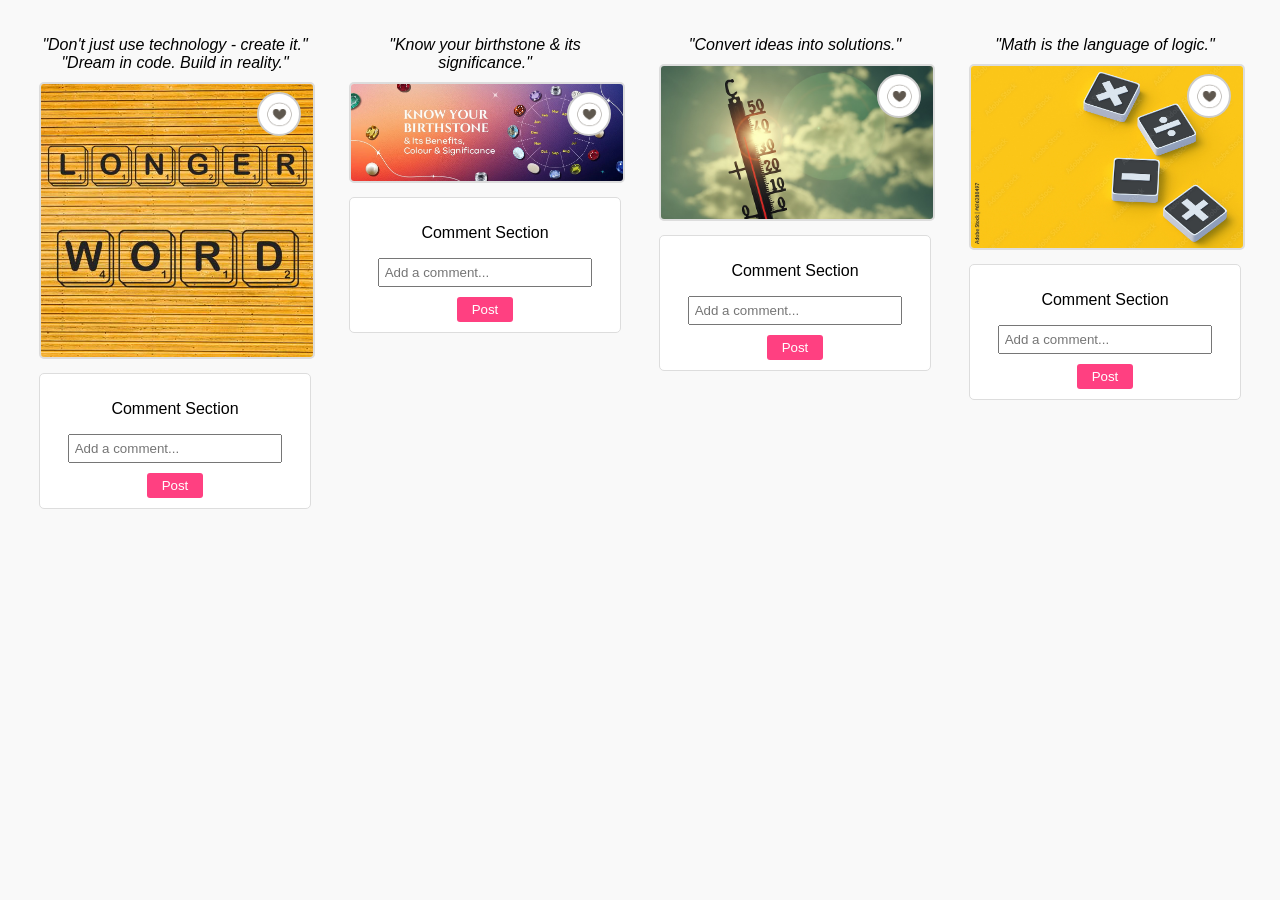
==== Favorites.html @ 6d33883e "Favoritessss" ====
<!DOCTYPE html>
<html lang="en">
<head>
  <meta charset="UTF-8">
  <meta name="viewport" content="width=device-width, initial-scale=1.0">
  <link href="Favorites.css" rel="stylesheet">
  <title>Practice #2: Abstract Art Gallery</title>
</head>
<body>
  <div class="gallery-row">
    <!-- Artwork 1 -->
    <div class="gallery-item">
      <p class="quote">"Don't just use technology - create it." <br> "Dream in code. Build in reality."</p>
      <div class="image-container">
        <img src="Images/longerWord.jpg" alt="Longer Word Artwork" class="art-img">
        <div class="heart1" onclick="toggleLike(this)">
          <img src="Images/heart.png" class="tosmall">
        </div>
      </div>
      <div class="comments-section">
        <p>Comment Section</p>
        <ul class="comments-list"></ul>
        <input type="text" class="comment-input" placeholder="Add a comment...">
        <button onclick="addComment(this)">Post</button>
      </div>
    </div>

    <!-- Artwork 2 -->
    <div class="gallery-item">
      <p class="quote">"Know your birthstone & its significance."</p>
      <div class="image-container">
        <img src="Images/birthstone.jpg" alt="Birthstone Artwork" class="art-img">
        <div class="heart1" onclick="toggleLike(this)">
          <img src="Images/heart.png" class="tosmall">
        </div>
      </div>
      <div class="comments-section">
        <p>Comment Section</p>
        <ul class="comments-list"></ul>
        <input type="text" class="comment-input" placeholder="Add a comment...">
        <button onclick="addComment(this)">Post</button>
      </div>
    </div>

    <!-- Artwork 3 -->
    <div class="gallery-item">
      <p class="quote">"Convert ideas into solutions."</p>
      <div class="image-container">
        <img src="Images/tempConverter.png" alt="Temperature Converter Artwork" class="art-img">
        <div class="heart1" onclick="toggleLike(this)">
          <img src="Images/heart.png" class="tosmall">
        </div>
      </div>
      <div class="comments-section">
        <p>Comment Section</p>
        <ul class="comments-list"></ul>
        <input type="text" class="comment-input" placeholder="Add a comment...">
        <button onclick="addComment(this)">Post</button>
      </div>
    </div>

    <!-- Artwork 4 -->
    <div class="gallery-item">
      <p class="quote">"Math is the language of logic."</p>
      <div class="image-container">
        <img src="Images/operators.jpg" alt="Operators Artwork" class="art-img">
        <div class="heart1" onclick="toggleLike(this)">
          <img src="Images/heart.png" class="tosmall">
        </div>
      </div>
      <div class="comments-section">
        <p>Comment Section</p>
        <ul class="comments-list"></ul>
        <input type="text" class="comment-input" placeholder="Add a comment...">
        <button onclick="addComment(this)">Post</button>
      </div>
    </div>
  </div>

  <script>
    function toggleLike(element) {
      let heartImg = element.querySelector("img");

      if (heartImg.dataset.liked === "true") {
        heartImg.style.filter = "grayscale(100%)";
        heartImg.dataset.liked = "false";
      } else {
        heartImg.style.filter = "invert(21%) sepia(85%) saturate(7483%) hue-rotate(358deg) brightness(91%) contrast(120%)"; //Turn red
        heartImg.dataset.liked = "true";
      }
    }

    function addComment(button) {
      let commentInput = button.previousElementSibling;
      let commentText = commentInput.value.trim();
      if (commentText !== "") {
        let commentList = button.parentElement.querySelector(".comments-list");
        let newComment = document.createElement("li");
        newComment.textContent = commentText;
        commentList.appendChild(newComment);
        commentInput.value = "";
      }
    }

    function openPage(url){
      window.open(url, '_blank');
      self.close();
    }
  </script>
</body>
</html>
---- Favorites.css ----
body {
  font-family: Arial, sans-serif;
  background: #f9f9f9;
  margin: 20px;
}

h2 {
  margin-bottom: 5px;
}

.gallery-row {
  display: flex;
  justify-content: space-around;
  flex-wrap: wrap;
}

.gallery-item {
  width: 22%;
  text-align: center;
  margin-bottom: 30px;
}

.quote {
  font-style: italic;
  margin-bottom: 10px;
}

.image-container {
  position: relative;
  display: inline-block;
}

.art-img {
  width: 100%;
  border: 2px solid #ddd;
  border-radius: 5px;
}

.heart1 {
  width: 40px;
  height: 40px;
  border-radius: 50%;
  display: flex;
  align-items: center;
  justify-content: center;
  cursor: pointer;
  border: 2px solid #ccc;
  transition: all 0.3s ease;
  position: absolute;
  top: 10px;
  right: 10px;
  background: #fff;
}

.heart1 img.tosmall {
  width: 25px;
  height: 25px;
  transition: all 0.3s ease;
}

/* Heart states */
.heart1 img[data-liked="true"] {
  filter: invert(21%) sepia(85%) saturate(7483%) hue-rotate(358deg) brightness(91%) contrast(120%);
}

.heart1 img[data-liked="false"] {
  filter: grayscale(100%);
}

.heart1[data-liked="true"] {
  background-color: rgba(255,0,0,0.1);
  border-color: red;
}

/* Comment section styling */
.comments-section {
  margin-top: 10px;
  padding: 10px;
  background: #fff;
  border: 1px solid #ddd;
  border-radius: 5px;
}

.comments-list {
  list-style: none;
  padding: 0;
  margin: 5px 0;
}

.comments-list li {
  background: #fff;
  border: solid 0.5px;
  margin: 3px 0;
  padding: 2px;
  border-radius: 3px;
  align-items: left;
}

.comment-input {
  width: 80%;
  padding: 5px;
  margin: 5px auto;
  display: block;
}

button {
  padding: 5px 15px;
  cursor: pointer;
  background-color: #ff4081; /* pink button */
  border: none;
  color: white;
  border-radius: 3px;
  margin-top: 5px;
}
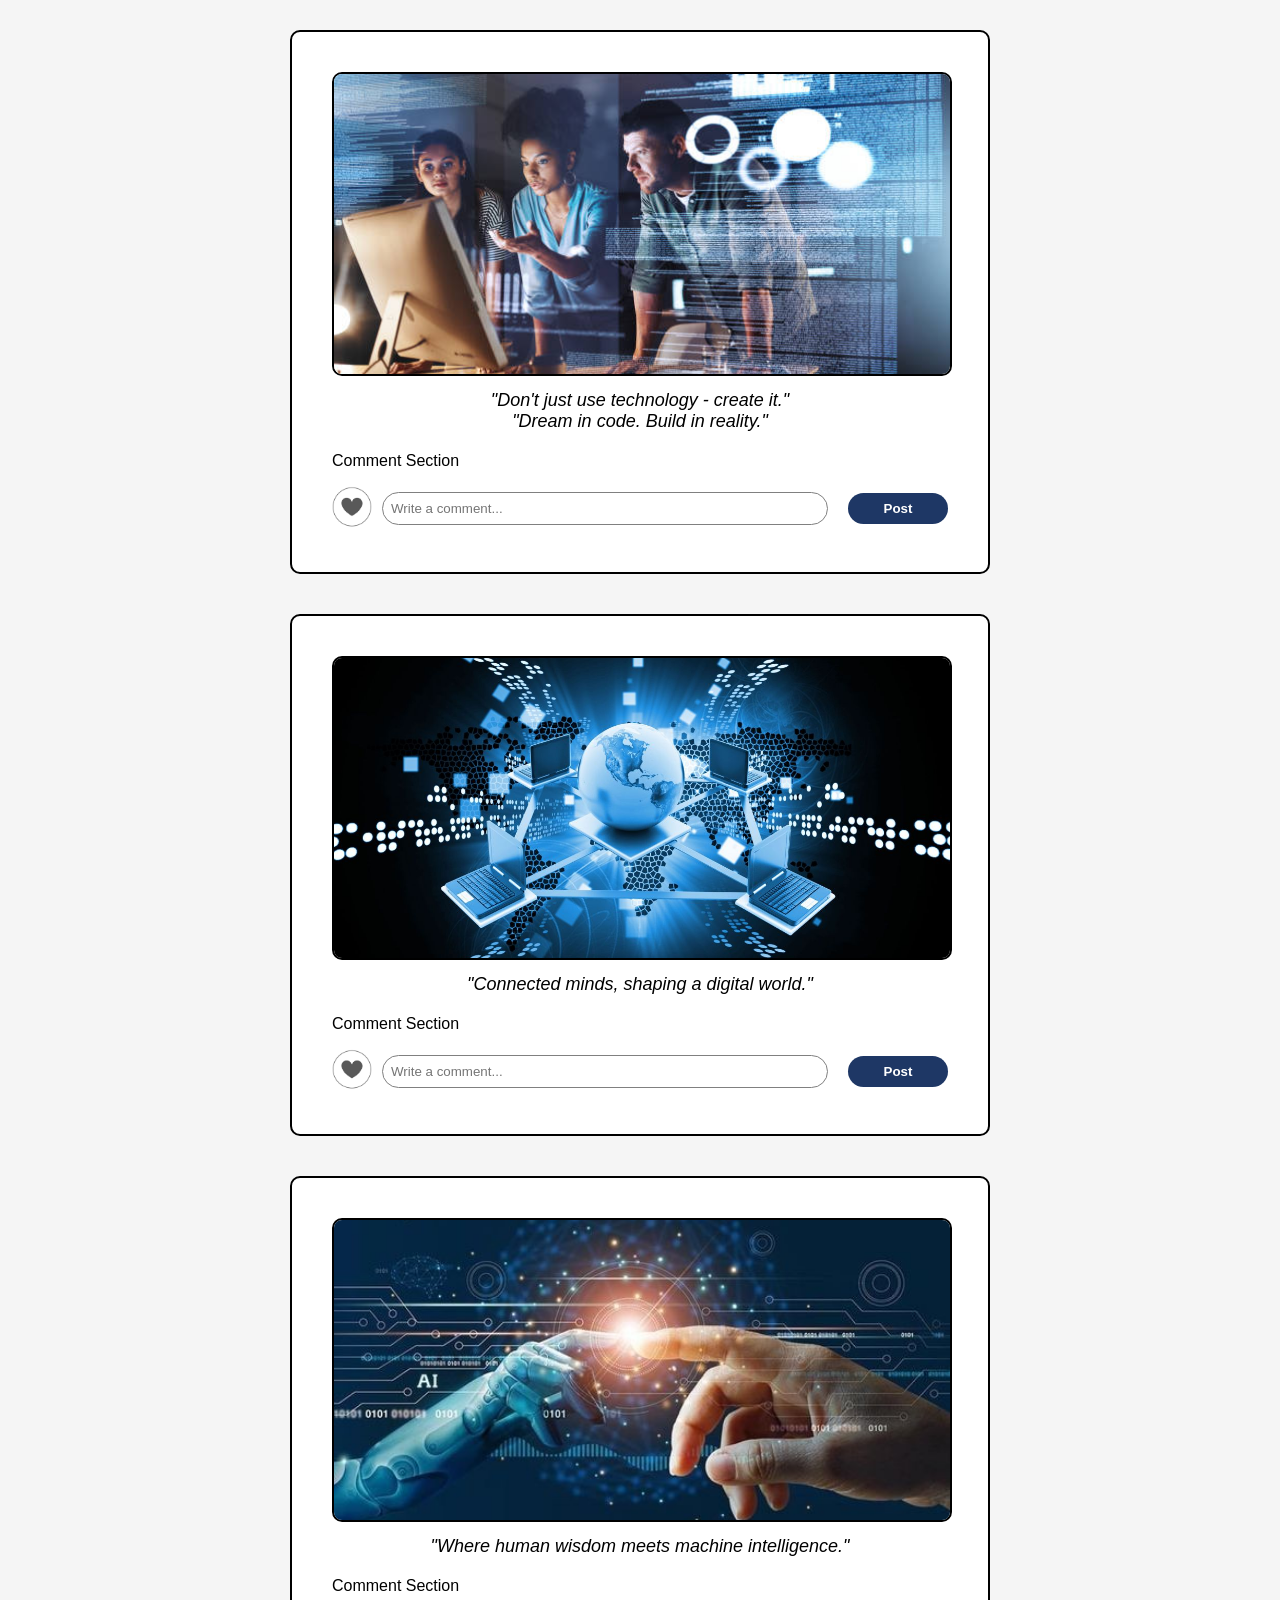
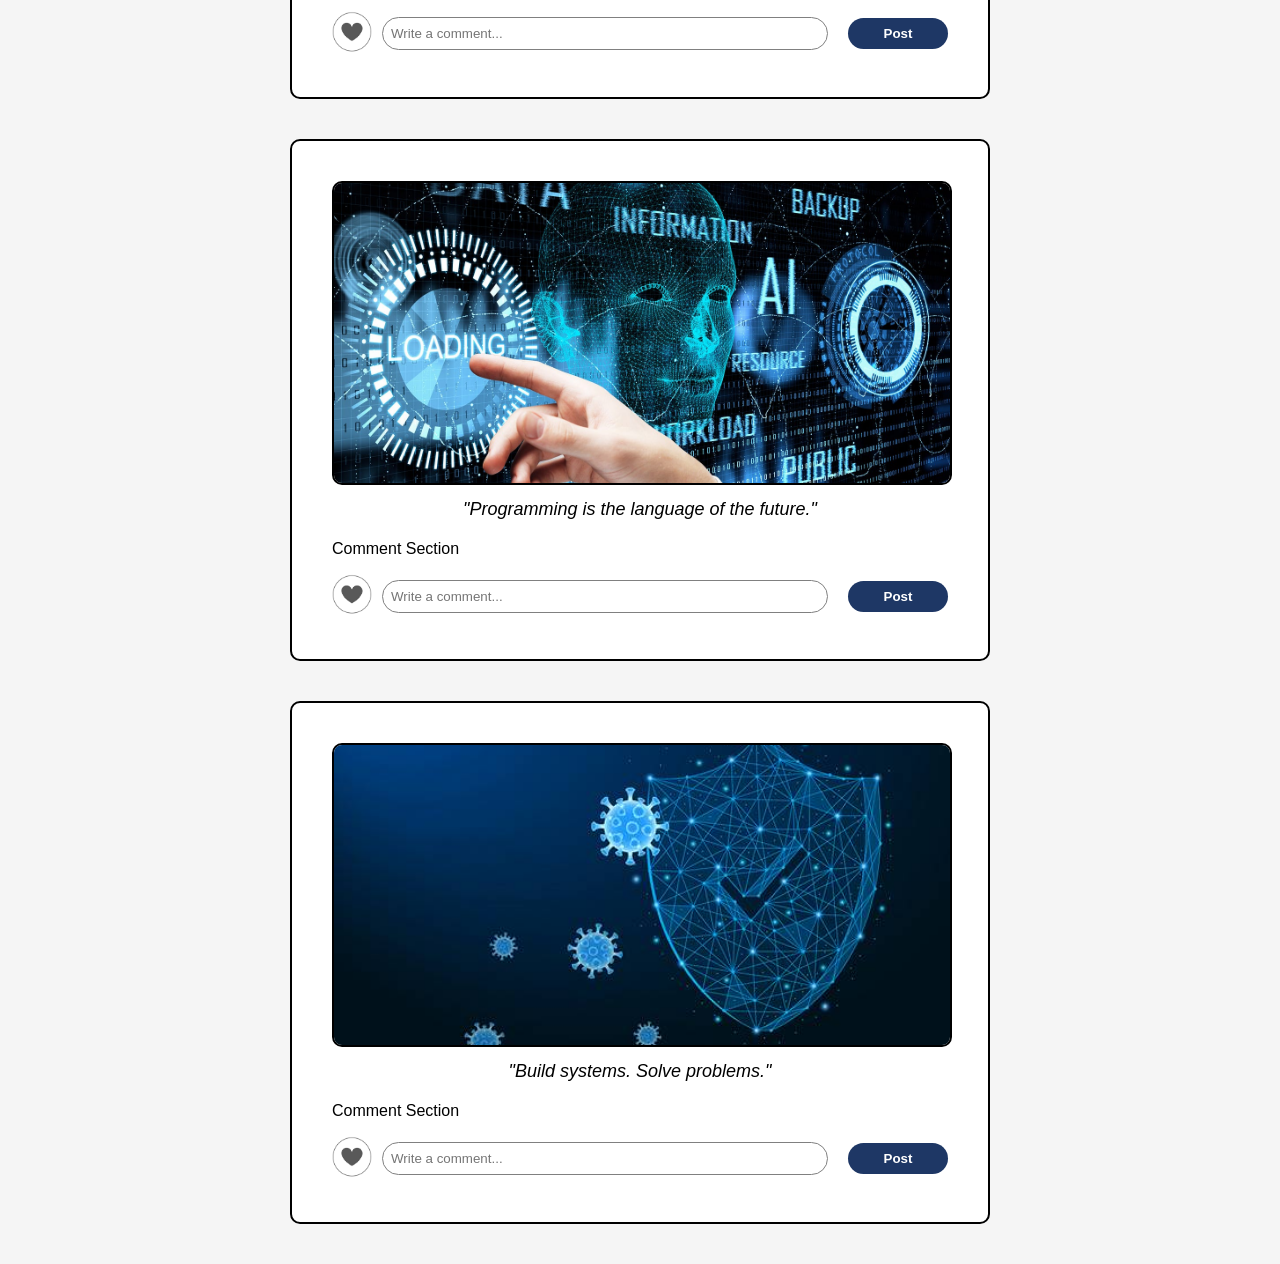
==== commit d6c8cfb0: "Favorites (updated)" ====
--- a/Favorites.html
+++ b/Favorites.html
@@ -1,111 +1,148 @@
 <!DOCTYPE html>
 <html lang="en">
 <head>
-  <meta charset="UTF-8">
-  <meta name="viewport" content="width=device-width, initial-scale=1.0">
-  <link href="Favorites.css" rel="stylesheet">
-  <title>Practice #2: Abstract Art Gallery</title>
+    <meta charset="UTF-8">
+    <meta name="viewport" content="width=device-width, initial-scale=1.0">
+    <link rel="stylesheet" href="Favorites.css">
+    <title>Favorites</title>
 </head>
 <body>
-  <div class="gallery-row">
-    <!-- Artwork 1 -->
-    <div class="gallery-item">
-      <p class="quote">"Don't just use technology - create it." <br> "Dream in code. Build in reality."</p>
-      <div class="image-container">
-        <img src="Images/longerWord.jpg" alt="Longer Word Artwork" class="art-img">
-        <div class="heart1" onclick="toggleLike(this)">
-          <img src="Images/heart.png" class="tosmall">
+
+<div class="container">
+
+    <!-- CARD 1 -->
+    <div class="card">
+        <div id="artwork-1" class="artwork">
+            <img src="Images/image1.jpg" class="art-img">
+            <p class="quote">"Don't just use technology - create it." <br> "Dream in code. Build in reality."</p>
         </div>
-      </div>
-      <div class="comments-section">
-        <p>Comment Section</p>
-        <ul class="comments-list"></ul>
-        <input type="text" class="comment-input" placeholder="Add a comment...">
-        <button onclick="addComment(this)">Post</button>
-      </div>
+        <div class="comments-section">
+            <p>Comment Section</p>
+            <ul class="comments-list"></ul>
+            <div class="comment-input-row">
+                <div class="heart1" onclick="toggleLike(this)">
+                    <img src="Images/heart.png" class="tosmall">
+                </div>
+                <input type="text" class="comment-input" placeholder="Write a comment...">
+                <button onclick="addComment(this)">Post</button>
+            </div>
+        </div>
     </div>
 
-    <!-- Artwork 2 -->
-    <div class="gallery-item">
-      <p class="quote">"Know your birthstone & its significance."</p>
-      <div class="image-container">
-        <img src="Images/birthstone.jpg" alt="Birthstone Artwork" class="art-img">
-        <div class="heart1" onclick="toggleLike(this)">
-          <img src="Images/heart.png" class="tosmall">
+    <!-- CARD 2 -->
+    <div class="card">
+        <div class="artwork">
+            <img src="Images/image2.jpg" class="art-img">
+            <p class="quote">"Connected minds, shaping a digital world."</p>
         </div>
-      </div>
-      <div class="comments-section">
-        <p>Comment Section</p>
-        <ul class="comments-list"></ul>
-        <input type="text" class="comment-input" placeholder="Add a comment...">
-        <button onclick="addComment(this)">Post</button>
-      </div>
+        <div class="comments-section">
+            <p>Comment Section</p>
+            <ul class="comments-list"></ul>
+            <div class="comment-input-row">
+                <div class="heart1" onclick="toggleLike(this)">
+                    <img src="Images/heart.png" class="tosmall">
+                </div>
+                <input type="text" class="comment-input" placeholder="Write a comment...">
+                <button onclick="addComment(this)">Post</button>
+            </div>
+        </div>
     </div>
 
-    <!-- Artwork 3 -->
-    <div class="gallery-item">
-      <p class="quote">"Convert ideas into solutions."</p>
-      <div class="image-container">
-        <img src="Images/tempConverter.png" alt="Temperature Converter Artwork" class="art-img">
-        <div class="heart1" onclick="toggleLike(this)">
-          <img src="Images/heart.png" class="tosmall">
+    <!-- CARD 3 -->
+    <div class="card">
+        <div class="artwork">
+            <img src="Images/image3.jpg" class="art-img">
+            <p class="quote">"Where human wisdom meets machine intelligence."</p>
         </div>
-      </div>
-      <div class="comments-section">
-        <p>Comment Section</p>
-        <ul class="comments-list"></ul>
-        <input type="text" class="comment-input" placeholder="Add a comment...">
-        <button onclick="addComment(this)">Post</button>
-      </div>
+        <div class="comments-section">
+            <p>Comment Section</p>
+            <ul class="comments-list"></ul>
+            <div class="comment-input-row">
+                <div class="heart1" onclick="toggleLike(this)">
+                    <img src="Images/heart.png" class="tosmall">
+                </div>
+                <input type="text" class="comment-input" placeholder="Write a comment...">
+                <button onclick="addComment(this)">Post</button>
+            </div>
+        </div>
     </div>
 
-    <!-- Artwork 4 -->
-    <div class="gallery-item">
-      <p class="quote">"Math is the language of logic."</p>
-      <div class="image-container">
-        <img src="Images/operators.jpg" alt="Operators Artwork" class="art-img">
-        <div class="heart1" onclick="toggleLike(this)">
-          <img src="Images/heart.png" class="tosmall">
+    <!-- CARD 4 -->
+    <div class="card">
+        <div class="artwork">
+            <img src="Images/image4.jpg" class="art-img">
+            <p class="quote">"Programming is the language of the future."</p>
         </div>
-      </div>
-      <div class="comments-section">
-        <p>Comment Section</p>
-        <ul class="comments-list"></ul>
-        <input type="text" class="comment-input" placeholder="Add a comment...">
-        <button onclick="addComment(this)">Post</button>
-      </div>
+        <div class="comments-section">
+            <p>Comment Section</p>
+            <ul class="comments-list"></ul>
+            <div class="comment-input-row">
+                <div class="heart1" onclick="toggleLike(this)">
+                    <img src="Images/heart.png" class="tosmall">
+                </div>
+                <input type="text" class="comment-input" placeholder="Write a comment...">
+                <button onclick="addComment(this)">Post</button>
+            </div>
+        </div>
     </div>
-  </div>
 
-  <script>
-    function toggleLike(element) {
-      let heartImg = element.querySelector("img");
+    <!-- CARD 5 -->
+    <div class="card">
+        <div class="artwork">
+            <img src="Images/image5.jpg" class="art-img">
+            <p class="quote">"Build systems. Solve problems."</p>
+        </div>
+        <div class="comments-section">
+            <p>Comment Section</p>
+            <ul class="comments-list"></ul>
+            <div class="comment-input-row">
+                <div class="heart1" onclick="toggleLike(this)">
+                    <img src="Images/heart.png" class="tosmall">
+                </div>
+                <input type="text" class="comment-input" placeholder="Write a comment...">
+                <button onclick="addComment(this)">Post</button>
+            </div>
+        </div>
+    </div>
+</div>
 
-      if (heartImg.dataset.liked === "true") {
-        heartImg.style.filter = "grayscale(100%)";
-        heartImg.dataset.liked = "false";
-      } else {
-        heartImg.style.filter = "invert(21%) sepia(85%) saturate(7483%) hue-rotate(358deg) brightness(91%) contrast(120%)"; //Turn red
-        heartImg.dataset.liked = "true";
-      }
-    }
+<script>
+        function toggleLike(element) {
+            let heartImg = element.querySelector("img");
 
-    function addComment(button) {
-      let commentInput = button.previousElementSibling;
-      let commentText = commentInput.value.trim();
-      if (commentText !== "") {
-        let commentList = button.parentElement.querySelector(".comments-list");
-        let newComment = document.createElement("li");
-        newComment.textContent = commentText;
-        commentList.appendChild(newComment);
-        commentInput.value = "";
-      }
-    }
+            if (heartImg.dataset.liked === "true") {
+                heartImg.style.filter = "grayscale(100%)";
+                heartImg.dataset.liked = "false";
+            } else {
+                heartImg.style.filter = "invert(21%) sepia(85%) saturate(7483%) hue-rotate(358deg) brightness(91%) contrast(120%)";
+                heartImg.dataset.liked = "true";
+            }
+         }
 
-    function openPage(url){
-      window.open(url, '_blank');
-      self.close();
-    }
-  </script>
+        function addComment(button) {
+
+            let commentInput = button.previousElementSibling;
+            let commentText = commentInput.value.trim();
+
+            if (commentText !== "") {
+
+                let card = button.closest(".comments-section");
+                let commentList = card.querySelector(".comments-list");
+
+                let newComment = document.createElement("li");
+                newComment.textContent = commentText;
+
+                commentList.appendChild(newComment);
+
+                commentInput.value = "";
+            }
+        }
+        
+        function openPage(url){
+            window.open(url, '_blank');
+            self.close();
+        }
+</script>
+
 </body>
-</html>
+</html>
--- a/Favorites.css
+++ b/Favorites.css
@@ -1,114 +1,94 @@
-body {
-  font-family: Arial, sans-serif;
-  background: #f9f9f9;
-  margin: 20px;
+body{
+    font-family: Arial, Helvetica, sans-serif;
+    background:#f5f5f5;
+    margin:0;
+    padding:0;
 }
 
-h2 {
-  margin-bottom: 5px;
+/* container */
+.container{
+    width:700px;
+    margin:auto;
+    padding-top:30px;
 }
 
-.gallery-row {
-  display: flex;
-  justify-content: space-around;
-  flex-wrap: wrap;
+/* card */
+.card{
+    background:white;
+    border:2px solid black;
+    padding:40px;
+    margin-bottom:40px;
+    border-radius: 10px;
 }
 
-.gallery-item {
-  width: 22%;
-  text-align: center;
-  margin-bottom: 30px;
+/* artwork section */
+.artwork{
+    text-align:center;
+    position:relative;
 }
 
-.quote {
-  font-style: italic;
-  margin-bottom: 10px;
+/* image */
+.art-img{
+    width:100%;
+    height:300px;
+    object-fit:cover;
+    border:2px solid black;
+    border-radius: 10px;
 }
 
-.image-container {
-  position: relative;
-  display: inline-block;
+/* quote */
+.quote{
+    font-style:italic;
+    margin-top:10px;
+    font-size:18px;
 }
 
-.art-img {
-  width: 100%;
-  border: 2px solid #ddd;
-  border-radius: 5px;
+.comment-input-row{
+    display: flex;
+    gap: 10px;
+    align-items: center;
+    
 }
 
-.heart1 {
-  width: 40px;
-  height: 40px;
-  border-radius: 50%;
-  display: flex;
-  align-items: center;
-  justify-content: center;
-  cursor: pointer;
-  border: 2px solid #ccc;
-  transition: all 0.3s ease;
-  position: absolute;
-  top: 10px;
-  right: 10px;
-  background: #fff;
+/* heart */
+.heart1{
+   
+    cursor:pointer;
 }
 
-.heart1 img.tosmall {
-  width: 25px;
-  height: 25px;
-  transition: all 0.3s ease;
+/* heart image */
+.tosmall{
+    width:40px;
+    filter: grayscale(100%);
 }
 
-/* Heart states */
-.heart1 img[data-liked="true"] {
-  filter: invert(21%) sepia(85%) saturate(7483%) hue-rotate(358deg) brightness(91%) contrast(120%);
+/* comment section */
+.comments-section{
+    margin-top:20px;
 }
 
-.heart1 img[data-liked="false"] {
-  filter: grayscale(100%);
+.comment-input{
+    flex: 1;
+    width:60%;
+    padding:8px;
+    border-radius:20px;
+    border:1px solid gray;
+    
+    
 }
 
-.heart1[data-liked="true"] {
-  background-color: rgba(255,0,0,0.1);
-  border-color: red;
+button{
+    padding:8px 15px;
+    margin-left:10px;
+    width: 100px;
+    color: #FFFFFF;
+    font-weight: bold;
+    background-color: #1E3765;
+    border: none;
+    border-radius: 20px;
+    
 }
 
-/* Comment section styling */
-.comments-section {
-  margin-top: 10px;
-  padding: 10px;
-  background: #fff;
-  border: 1px solid #ddd;
-  border-radius: 5px;
-}
-
-.comments-list {
-  list-style: none;
-  padding: 0;
-  margin: 5px 0;
-}
-
-.comments-list li {
-  background: #fff;
-  border: solid 0.5px;
-  margin: 3px 0;
-  padding: 2px;
-  border-radius: 3px;
-  align-items: left;
-}
-
-.comment-input {
-  width: 80%;
-  padding: 5px;
-  margin: 5px auto;
-  display: block;
-}
-
-button {
-  padding: 5px 15px;
-  cursor: pointer;
-  background-color: #ff4081; /* pink button */
-  border: none;
-  color: white;
-  border-radius: 3px;
-  margin-top: 5px;
-}
+.comments-list{
+    margin-top:5px;
+}
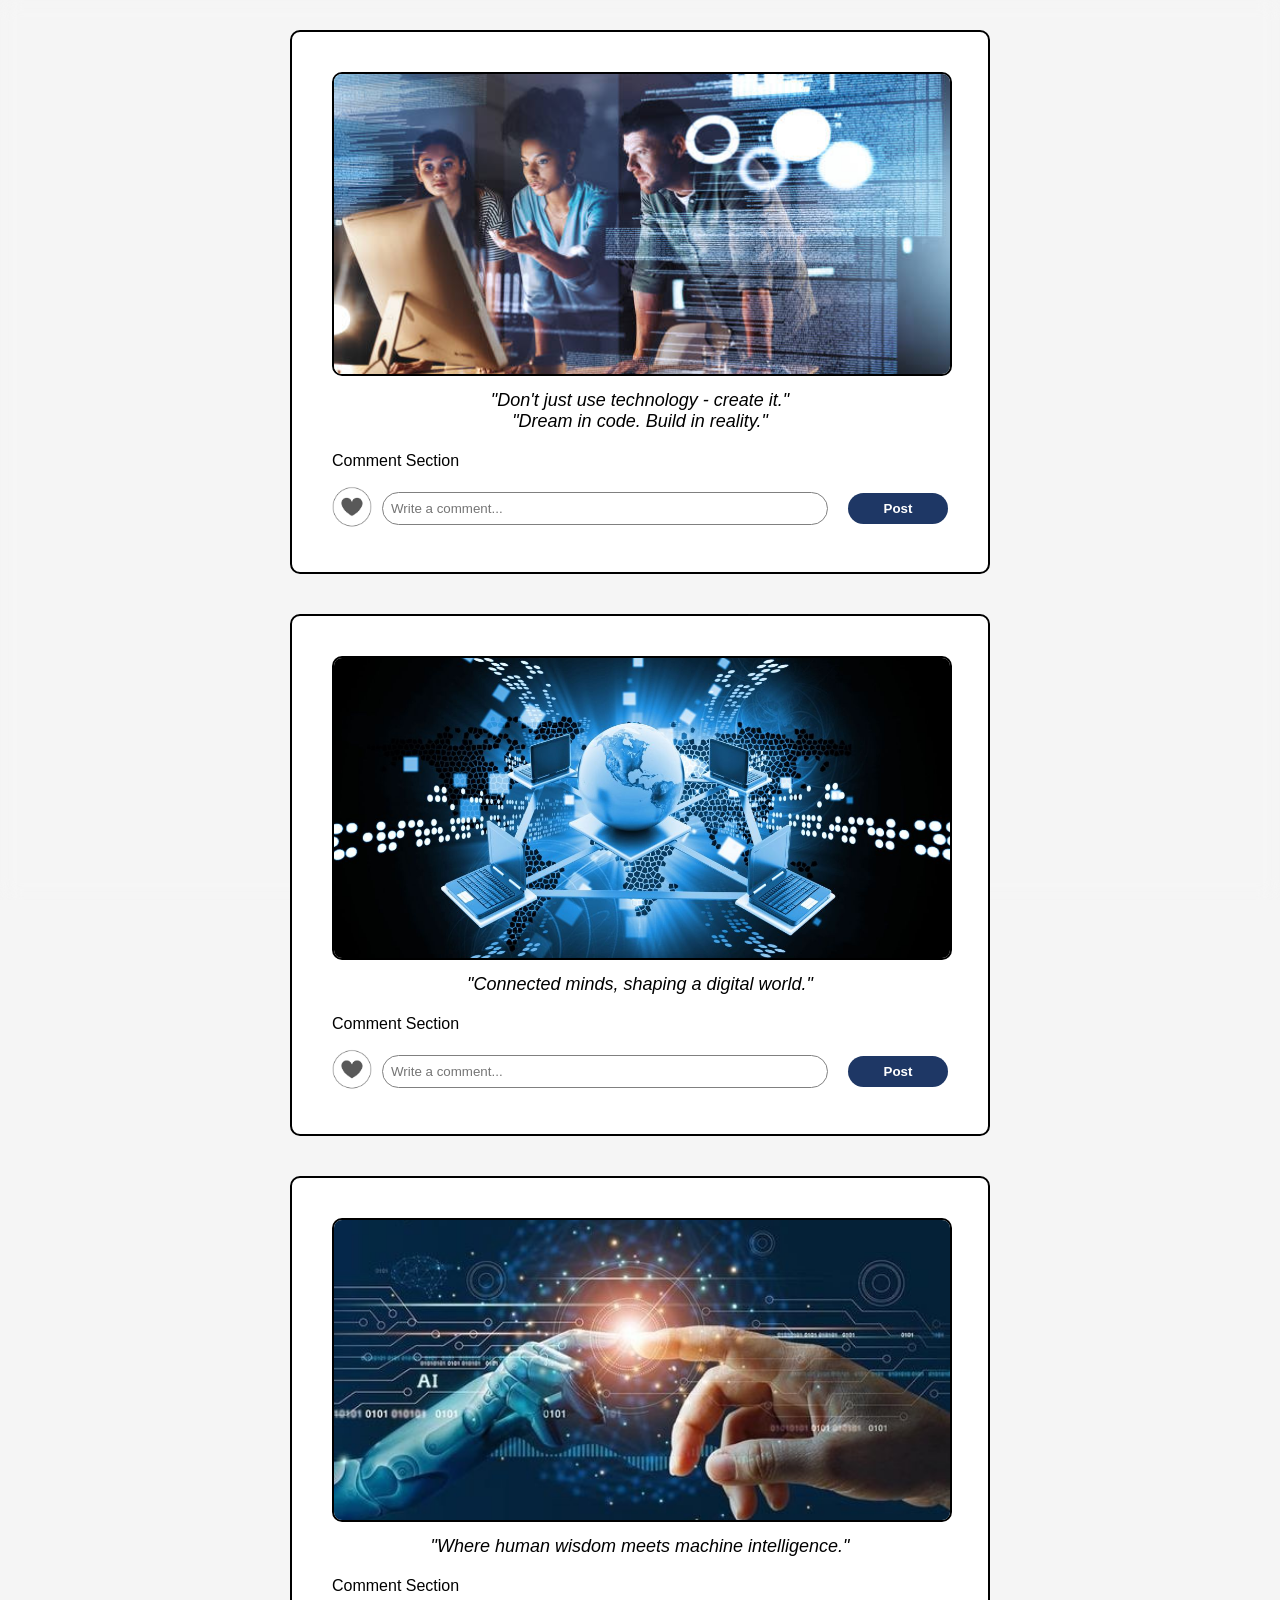
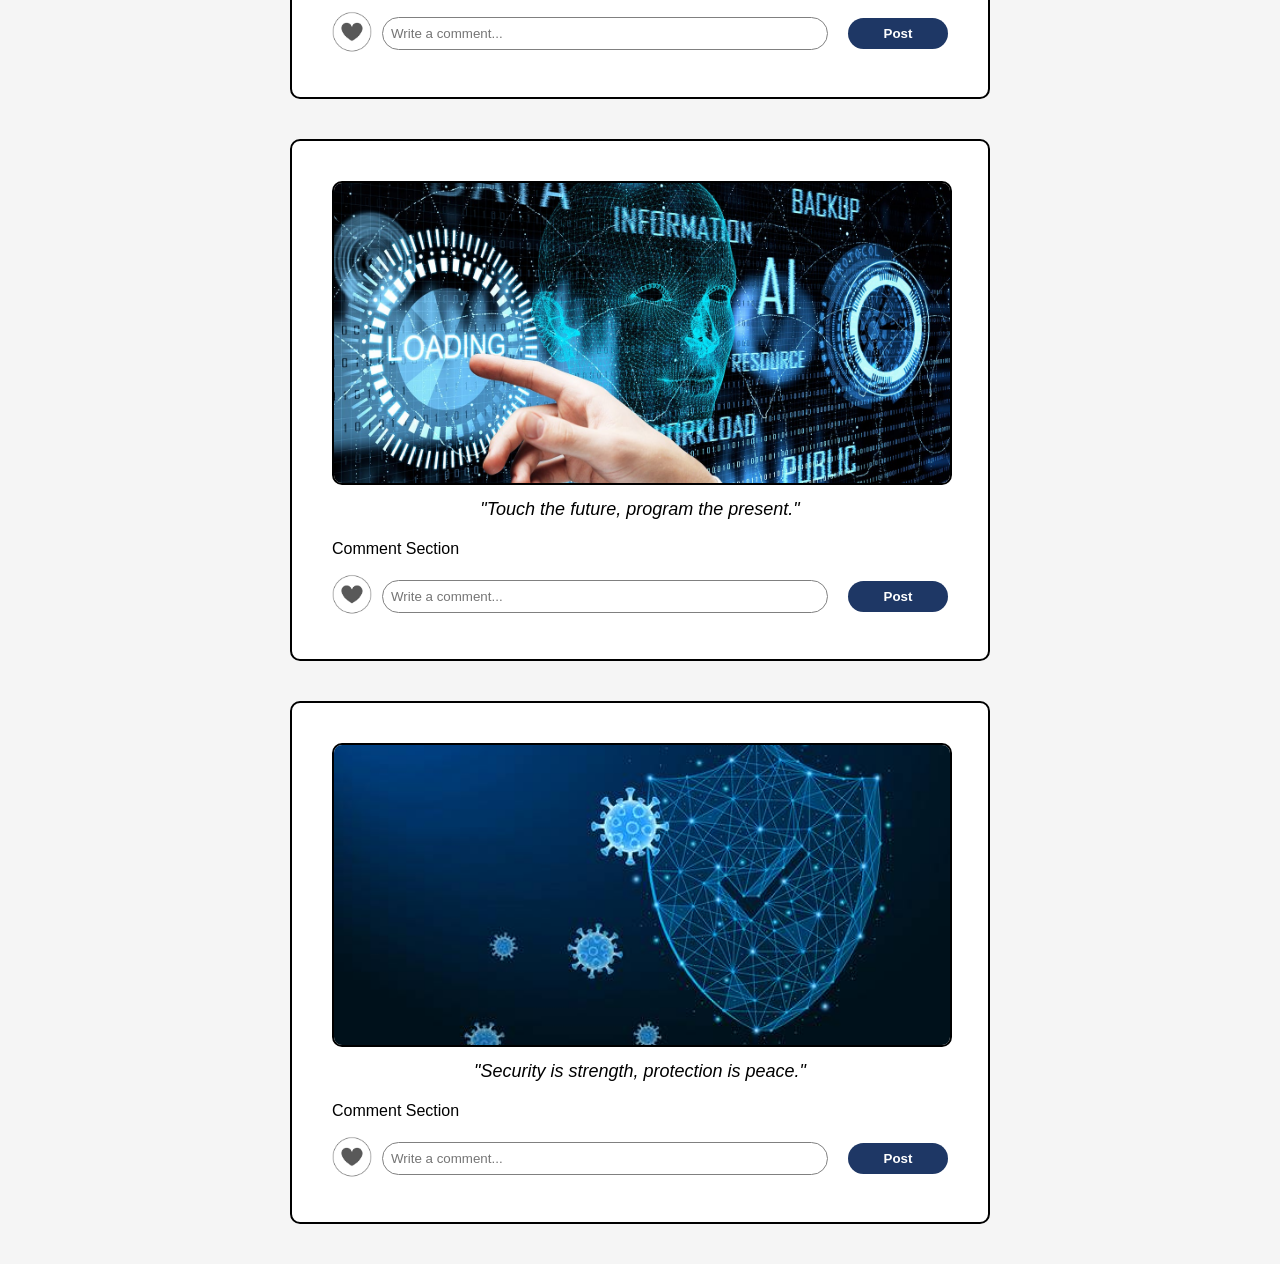
==== commit a0576089: "Favoritesss (updated again)" ====
--- a/Favorites.html
+++ b/Favorites.html
@@ -7,6 +7,12 @@
     <title>Favorites</title>
 </head>
 <body>
+    <section class="hero-section" id="home">
+        <video autoplay muted loop playsinline class="hero-video">
+            <source src="Images/videobg.mp4" type="video/mp4">
+            Your browser does not support the video tag.
+        </video>
+    </section>
 
 <div class="container">
 
@@ -71,7 +77,7 @@
     <div class="card">
         <div class="artwork">
             <img src="Images/image4.jpg" class="art-img">
-            <p class="quote">"Programming is the language of the future."</p>
+            <p class="quote">"Touch the future, program the present."</p>
         </div>
         <div class="comments-section">
             <p>Comment Section</p>
@@ -90,7 +96,7 @@
     <div class="card">
         <div class="artwork">
             <img src="Images/image5.jpg" class="art-img">
-            <p class="quote">"Build systems. Solve problems."</p>
+            <p class="quote">"Security is strength, protection is peace."</p>
         </div>
         <div class="comments-section">
             <p>Comment Section</p>
--- a/Favorites.css
+++ b/Favorites.css
@@ -91,4 +91,15 @@
 
 .comments-list{
     margin-top:5px;
+}
+
+.hero-video {
+  position:fixed;
+  top: 0;
+  left: 0;
+  width: 100%;
+  height: 100%;
+  object-fit: cover;
+  z-index: -1;  
+  backdrop-filter: blur(10px);         
 }
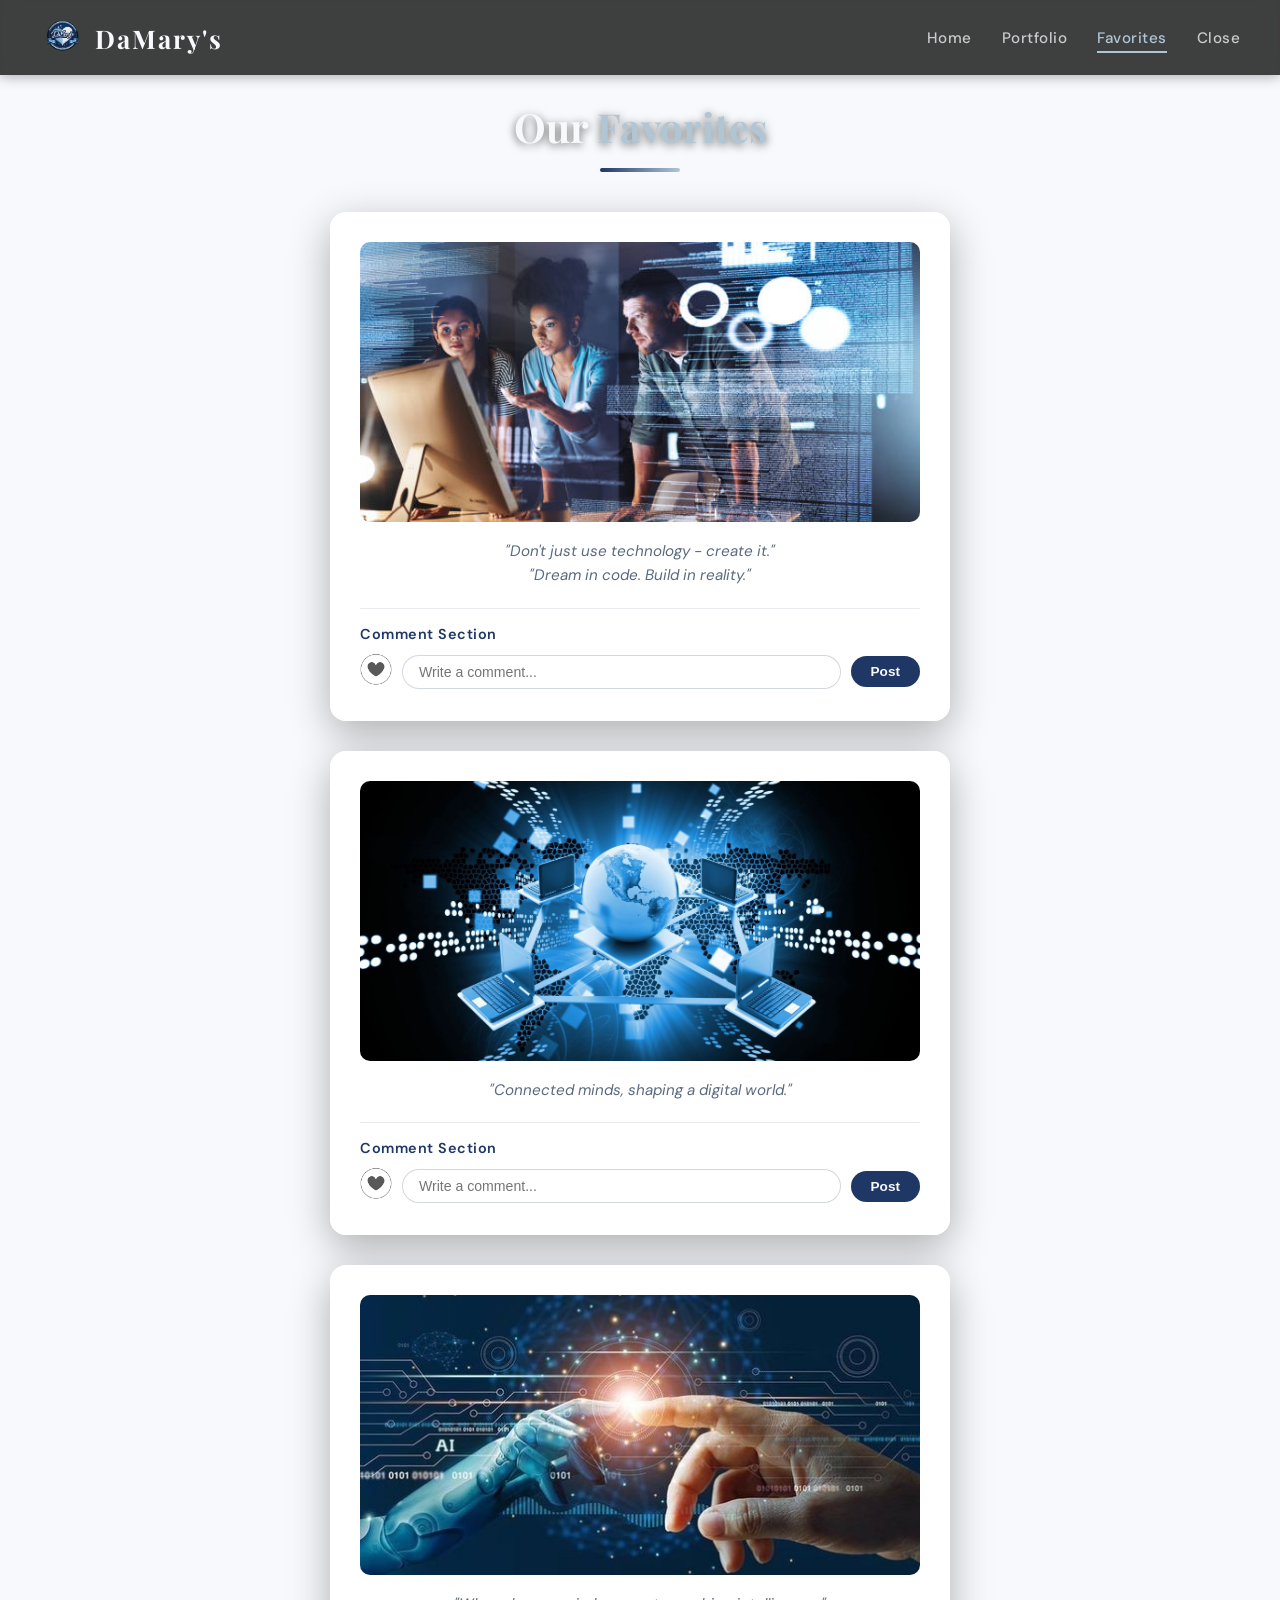
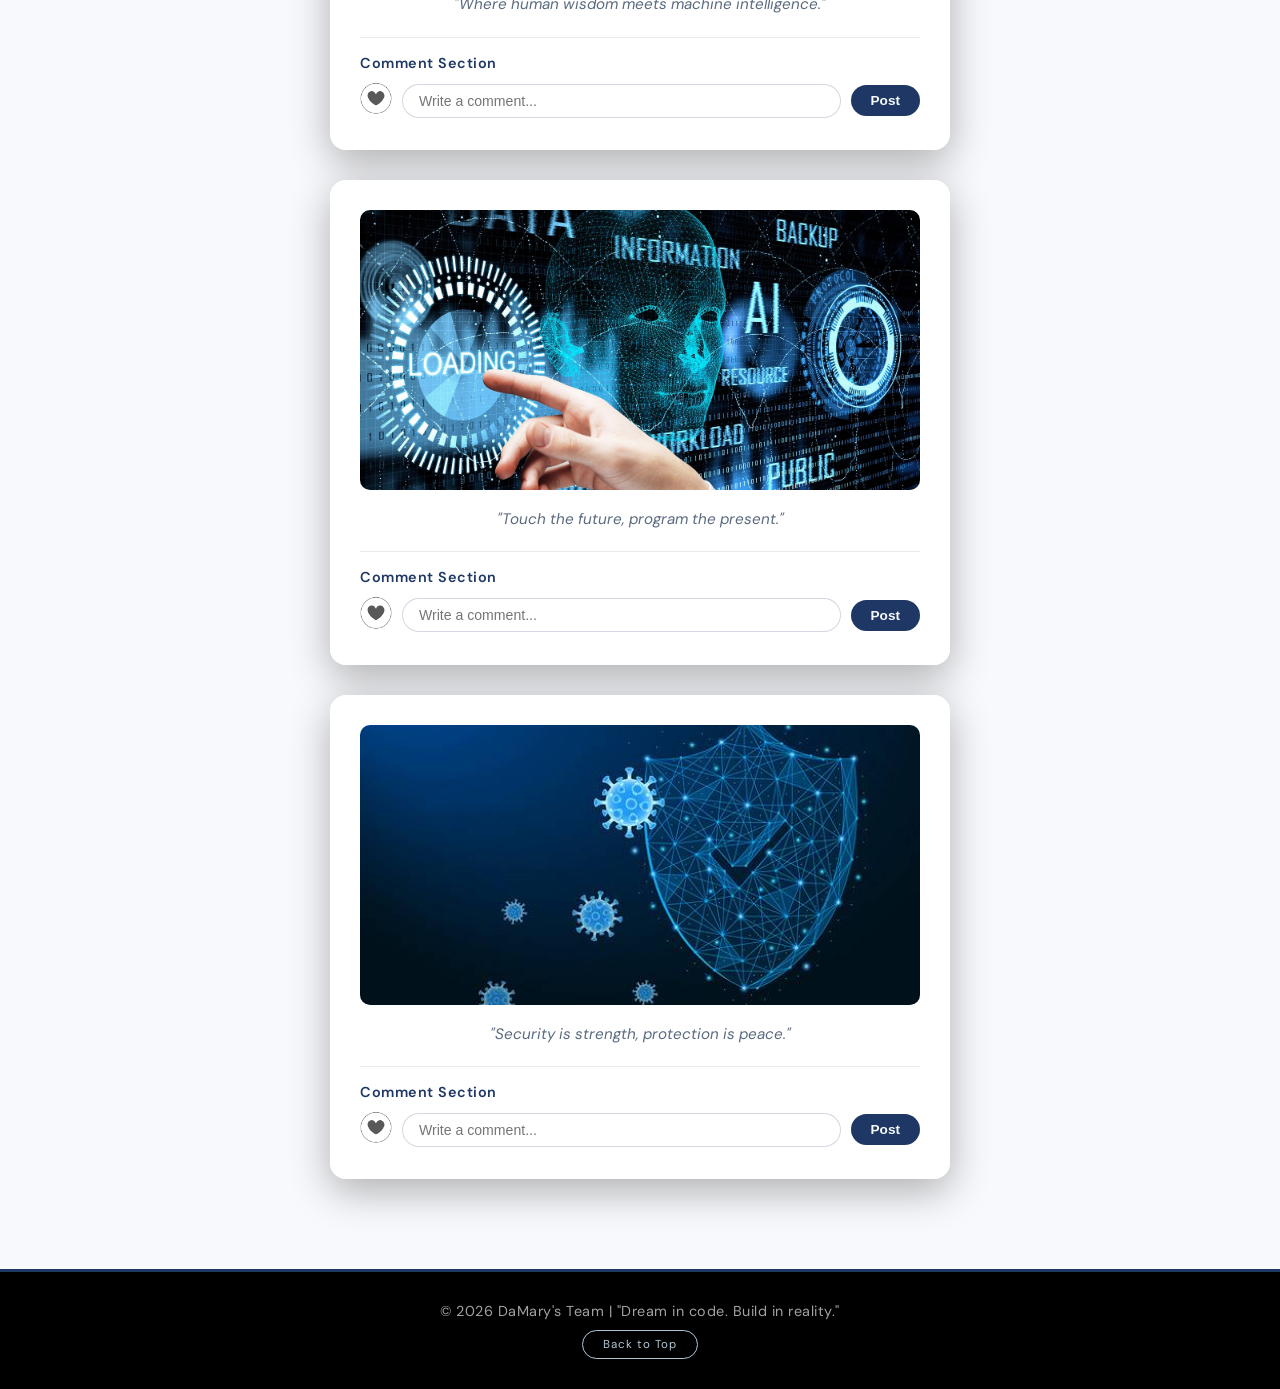
==== commit 52b224fb: "page control" ====
--- a/Favorites.html
+++ b/Favorites.html
@@ -1,154 +1,147 @@
 <!DOCTYPE html>
 <html lang="en">
 <head>
-    <meta charset="UTF-8">
-    <meta name="viewport" content="width=device-width, initial-scale=1.0">
-    <link rel="stylesheet" href="Favorites.css">
-    <title>Favorites</title>
+  <meta charset="UTF-8">
+  <meta name="viewport" content="width=device-width, initial-scale=1.0">
+  <link href="https://fonts.googleapis.com/css2?family=Playfair+Display:wght@700;800&family=DM+Sans:wght@300;400;500;600&display=swap" rel="stylesheet">
+  <link rel="icon" href="images/logo.png" type="png">
+  <link rel="stylesheet" href="style.css">
+  <title>Favorites</title>
 </head>
 <body>
-    <section class="hero-section" id="home">
-        <video autoplay muted loop playsinline class="hero-video">
-            <source src="Images/videobg.mp4" type="video/mp4">
-            Your browser does not support the video tag.
-        </video>
-    </section>
 
-<div class="container">
+  <!-- NAVBAR -->
+  <header>
+    <nav class="navbar">
+      <div class="logo">
+        <img src="Images/logo.png" alt="DaMary's Logo" class="logo-img">
+        <span>DaMary's</span>
+      </div>
+      <ul class="nav-links">
+        <li><a href="index.html">Home</a></li>
+        <li><a href="Portfolio.html">Portfolio</a></li>
+        <li><a href="Favorites.html" class="active">Favorites</a></li>
+        <li><a href="#">Close</a></li>
+      </ul>
+    </nav>
+  </header>
 
-    <!-- CARD 1 -->
-    <div class="card">
-        <div id="artwork-1" class="artwork">
-            <img src="Images/image1.jpg" class="art-img">
-            <p class="quote">"Don't just use technology - create it." <br> "Dream in code. Build in reality."</p>
+  <!-- VIDEO BACKGROUND -->
+  <video autoplay muted loop playsinline class="hero-video">
+    <source src="Images/videobg.mp4" type="video/mp4">
+  </video>
+
+  <!-- CARDS CONTAINER -->
+  <div class="fav-wrapper">
+    <div class="fav-header">
+      <h2>Our <span class="highlight">Favorites</span></h2>
+      <div class="underline"></div>
+    </div>
+
+    <div class="container">
+      <!-- CARD 1 -->
+      <div class="card">
+        <div class="artwork">
+          <img src="Images/image1.jpg" class="art-img">
+          <p class="quote">"Don't just use technology - create it." <br>"Dream in code. Build in reality."</p>
         </div>
         <div class="comments-section">
-            <p>Comment Section</p>
-            <ul class="comments-list"></ul>
-            <div class="comment-input-row">
-                <div class="heart1" onclick="toggleLike(this)">
-                    <img src="Images/heart.png" class="tosmall">
-                </div>
-                <input type="text" class="comment-input" placeholder="Write a comment...">
-                <button onclick="addComment(this)">Post</button>
+          <p>Comment Section</p>
+          <ul class="comments-list"></ul>
+          <div class="comment-input-row">
+            <div class="heart1" onclick="toggleLike(this)">
+              <img src="Images/heart.png" class="tosmall">
             </div>
+            <input type="text" class="comment-input" placeholder="Write a comment...">
+            <button onclick="addComment(this)">Post</button>
+          </div>
         </div>
-    </div>
+      </div>
 
-    <!-- CARD 2 -->
-    <div class="card">
+      <!-- CARD 2 -->
+      <div class="card">
         <div class="artwork">
-            <img src="Images/image2.jpg" class="art-img">
-            <p class="quote">"Connected minds, shaping a digital world."</p>
+          <img src="Images/image2.jpg" class="art-img">
+          <p class="quote">"Connected minds, shaping a digital world."</p>
         </div>
         <div class="comments-section">
-            <p>Comment Section</p>
-            <ul class="comments-list"></ul>
-            <div class="comment-input-row">
-                <div class="heart1" onclick="toggleLike(this)">
-                    <img src="Images/heart.png" class="tosmall">
-                </div>
-                <input type="text" class="comment-input" placeholder="Write a comment...">
-                <button onclick="addComment(this)">Post</button>
+          <p>Comment Section</p>
+          <ul class="comments-list"></ul>
+          <div class="comment-input-row">
+            <div class="heart1" onclick="toggleLike(this)">
+              <img src="Images/heart.png" class="tosmall">
             </div>
+            <input type="text" class="comment-input" placeholder="Write a comment...">
+            <button onclick="addComment(this)">Post</button>
+          </div>
         </div>
-    </div>
+      </div>
 
-    <!-- CARD 3 -->
-    <div class="card">
+      <!-- CARD 3 -->
+      <div class="card">
         <div class="artwork">
-            <img src="Images/image3.jpg" class="art-img">
-            <p class="quote">"Where human wisdom meets machine intelligence."</p>
+          <img src="Images/image3.jpg" class="art-img">
+          <p class="quote">"Where human wisdom meets machine intelligence."</p>
         </div>
         <div class="comments-section">
-            <p>Comment Section</p>
-            <ul class="comments-list"></ul>
-            <div class="comment-input-row">
-                <div class="heart1" onclick="toggleLike(this)">
-                    <img src="Images/heart.png" class="tosmall">
-                </div>
-                <input type="text" class="comment-input" placeholder="Write a comment...">
-                <button onclick="addComment(this)">Post</button>
+          <p>Comment Section</p>
+          <ul class="comments-list"></ul>
+          <div class="comment-input-row">
+            <div class="heart1" onclick="toggleLike(this)">
+              <img src="Images/heart.png" class="tosmall">
             </div>
+            <input type="text" class="comment-input" placeholder="Write a comment...">
+            <button onclick="addComment(this)">Post</button>
+          </div>
         </div>
-    </div>
+      </div>
 
-    <!-- CARD 4 -->
-    <div class="card">
+      <!-- CARD 4 -->
+      <div class="card">
         <div class="artwork">
-            <img src="Images/image4.jpg" class="art-img">
-            <p class="quote">"Touch the future, program the present."</p>
+          <img src="Images/image4.jpg" class="art-img">
+          <p class="quote">"Touch the future, program the present."</p>
         </div>
         <div class="comments-section">
-            <p>Comment Section</p>
-            <ul class="comments-list"></ul>
-            <div class="comment-input-row">
-                <div class="heart1" onclick="toggleLike(this)">
-                    <img src="Images/heart.png" class="tosmall">
-                </div>
-                <input type="text" class="comment-input" placeholder="Write a comment...">
-                <button onclick="addComment(this)">Post</button>
+          <p>Comment Section</p>
+          <ul class="comments-list"></ul>
+          <div class="comment-input-row">
+            <div class="heart1" onclick="toggleLike(this)">
+              <img src="Images/heart.png" class="tosmall">
             </div>
+            <input type="text" class="comment-input" placeholder="Write a comment...">
+            <button onclick="addComment(this)">Post</button>
+          </div>
         </div>
-    </div>
+      </div>
 
-    <!-- CARD 5 -->
-    <div class="card">
+      <!-- CARD 5 -->
+      <div class="card">
         <div class="artwork">
-            <img src="Images/image5.jpg" class="art-img">
-            <p class="quote">"Security is strength, protection is peace."</p>
+          <img src="Images/image5.jpg" class="art-img">
+          <p class="quote">"Security is strength, protection is peace."</p>
         </div>
         <div class="comments-section">
-            <p>Comment Section</p>
-            <ul class="comments-list"></ul>
-            <div class="comment-input-row">
-                <div class="heart1" onclick="toggleLike(this)">
-                    <img src="Images/heart.png" class="tosmall">
-                </div>
-                <input type="text" class="comment-input" placeholder="Write a comment...">
-                <button onclick="addComment(this)">Post</button>
+          <p>Comment Section</p>
+          <ul class="comments-list"></ul>
+          <div class="comment-input-row">
+            <div class="heart1" onclick="toggleLike(this)">
+              <img src="Images/heart.png" class="tosmall">
             </div>
+            <input type="text" class="comment-input" placeholder="Write a comment...">
+            <button onclick="addComment(this)">Post</button>
+          </div>
         </div>
+      </div>
     </div>
-</div>
+  </div>
 
-<script>
-        function toggleLike(element) {
-            let heartImg = element.querySelector("img");
+  <!-- FOOTER -->
+  <footer>
+    <p>© 2026 DaMary's Team | "Dream in code. Build in reality."</p>
+    <a href="#">Back to Top</a>
+  </footer>
 
-            if (heartImg.dataset.liked === "true") {
-                heartImg.style.filter = "grayscale(100%)";
-                heartImg.dataset.liked = "false";
-            } else {
-                heartImg.style.filter = "invert(21%) sepia(85%) saturate(7483%) hue-rotate(358deg) brightness(91%) contrast(120%)";
-                heartImg.dataset.liked = "true";
-            }
-         }
-
-        function addComment(button) {
-
-            let commentInput = button.previousElementSibling;
-            let commentText = commentInput.value.trim();
-
-            if (commentText !== "") {
-
-                let card = button.closest(".comments-section");
-                let commentList = card.querySelector(".comments-list");
-
-                let newComment = document.createElement("li");
-                newComment.textContent = commentText;
-
-                commentList.appendChild(newComment);
-
-                commentInput.value = "";
-            }
-        }
-        
-        function openPage(url){
-            window.open(url, '_blank');
-            self.close();
-        }
-</script>
-
+  <script src="script.js"></script>
 </body>
 </html>
--- a/style.css
+++ b/style.css
@@ -0,0 +1,772 @@
+/*Base*/
+* {
+  margin: 0;
+  padding: 0;
+  box-sizing: border-box;
+  scroll-behavior: smooth;
+}
+
+:root {
+  --black:       #000000;
+  --regal-blue:  #1E3765;
+  --white-lilac: #F8F9FC;
+  --pastel-blue: #B0C6D4;
+  --white:       #ffffff;
+}
+
+body {
+  font-family: 'DM Sans', sans-serif; 
+  background: var(--white-lilac);
+  color: var(--regal-blue);
+}
+
+h1, h2, h3 {
+  font-family: 'Playfair Display', serif; 
+}
+
+/*NAVBAR*/
+.navbar {
+  display: flex;
+  justify-content: space-between;
+  align-items: center;
+  padding: 15px 40px;
+  background: rgba(0, 0, 0, 0.75);
+  backdrop-filter: blur(10px);
+  -webkit-backdrop-filter: blur(10px);
+  color: var(--white-lilac);
+  position: fixed;
+  top: 0;
+  left: 0;
+  right: 0;
+  z-index: 100;
+  box-shadow: 0 2px 12px rgba(0, 0, 0, 0.3);
+}
+
+.logo {
+  display: flex;
+  align-items: center;
+  gap: 10px;
+}
+
+.logo-img {
+  width: 45px;
+  height: 45px;
+  object-fit: contain;
+  border-radius: 50%; 
+}
+
+.logo span {
+  font-family: 'Playfair Display', serif;
+  font-size: 1.6em;
+  font-weight: 700;
+  color: var(--white-lilac);
+  letter-spacing: 2px;
+}
+
+.nav-links {
+  list-style: none;
+  display: flex;
+  gap: 30px;
+}
+
+.nav-links a {
+  text-decoration: none;
+  color: rgba(248, 249, 252, 0.75);
+  transition: color 0.3s ease;
+  font-weight: 500;
+  font-size: 0.95em;
+  letter-spacing: 0.5px;
+}
+
+.nav-links a:hover {
+  color: var(--white-lilac);
+}
+
+.nav-links a.active {
+  color: var(--pastel-blue);
+  border-bottom: 2px solid var(--pastel-blue);
+  padding-bottom: 3px;
+}
+
+/* HERO */
+.hero {
+  position: relative;
+  display: flex;
+  align-items: center;
+  flex-direction: column;
+  justify-content: center;
+  min-height: 100vh;
+  height: auto;
+  padding: 100px 60px 40px;  
+  gap: 40px;
+  background: var(--regal-blue);
+  color: var(--white-lilac);
+}
+
+.hero-content {
+  display: flex;
+  align-items: center;
+  justify-content: space-between;
+  gap: 60px;
+  max-width: 1200px;
+  width: 100%;
+  flex: 1;
+}
+
+
+
+/* HERO LEFT */
+.hero-left {
+  flex: 1;
+  max-width: 520px;
+  animation: slideUp 0.8s ease-out;
+}
+
+.pre-title {
+  display: block;
+  font-size: 0.85em;
+  color: var(--pastel-blue);
+  letter-spacing: 2px;
+  text-transform: uppercase;
+  margin-bottom: 12px;
+}
+
+.hero-left h1 {
+  font-size: 3.2em;
+  font-weight: 700;
+  line-height: 1.2;
+  margin-bottom: 20px;
+  color: var(--white-lilac);
+  letter-spacing: 1px;
+}
+
+.hero-left p {
+  font-size: 1.1em;
+  color: rgba(248, 249, 252, 0.75);
+  line-height: 1.8;
+  margin-bottom: 36px;
+}
+
+.highlight {
+  color: var(--pastel-blue);
+}
+
+.tagline {
+  font-style: italic;
+  font-size: 1em;
+  color: var(--pastel-blue);
+  margin-top: -10px;
+  margin-bottom: 28px;
+  opacity: 0.85;
+}
+
+/* About Us button */
+.about-btn {
+  padding: 14px 40px;
+  background: var(--white-lilac);
+  color: var(--regal-blue);
+  border: none;
+  border-radius: 30px;
+  cursor: pointer;
+  font-weight: 700;
+  transition: all 0.3s ease;
+  box-shadow: 0 4px 20px rgba(0, 0, 0, 0.2);
+  letter-spacing: 0.5px;
+}
+
+.about-btn:hover {
+  background: var(--pastel-blue);
+  color: var(--black);
+  transform: translateY(-3px);
+  box-shadow: 0 8px 24px rgba(0, 0, 0, 0.25);
+}
+
+/* HERO RIGHT (CAROUSEL)*/
+.hero-right {
+  flex: 1;
+  position: relative;
+  margin-top: 20px;
+  align-self: center;
+  height: 420px;
+  max-width: 500px;
+  border-radius: 20px;
+  overflow: hidden;
+  box-shadow:
+    0 0 0 2px var(--pastel-blue),
+    0 0 30px rgba(176, 198, 212, 0.3),
+    0 25px 60px rgba(0, 0, 0, 0.5);
+  transition: box-shadow 0.4s ease;
+}
+
+.hero-right:hover {
+  box-shadow:
+    0 0 0 2px var(--white-lilac),
+    0 0 50px rgba(176, 198, 212, 0.5),        
+    0 25px 60px rgba(0, 0, 0, 0.5);
+}
+
+.hero-right img {
+  position: absolute;
+  top: 0;
+  left: 0;
+  width: 100%;
+  height: 100%;
+  object-fit: cover;
+  object-position: center top;   
+  opacity: 0;
+  transition: opacity 1s ease-in-out;
+}
+
+.hero-right img.active {
+  opacity: 1;
+}
+
+.carousel-dots {
+  display: flex;
+  justify-content: center;
+  gap: 8px;
+  padding-top: 20px;            
+  width: 100%;
+  max-width: 1200px;
+}
+
+
+.dot {
+  width: 8px;
+  height: 8px;
+  border-radius: 50%;
+  background: rgba(248, 249, 252, 0.35);
+  transition: all 0.3s ease;
+  cursor: pointer;
+}
+
+.dot.active {
+  background: var(--pastel-blue);
+  width: 24px;                   
+  border-radius: 4px;
+}
+
+@keyframes slideUp {
+  from { opacity: 0; transform: translateY(30px); }
+  to   { opacity: 1; transform: translateY(0); }
+}
+
+/* PROFILES SECTION */
+.profiles {
+  text-align: center;
+  padding: 100px 20px 80px;
+  background: var(--white-lilac);
+  color: var(--regal-blue);
+}
+
+.section-header {
+  margin-bottom: 50px;
+}
+
+.section-header h2 {
+  font-size: 2.5em;
+  font-weight: 700;
+  color: var(--regal-blue);
+}
+
+.underline {
+  width: 80px;
+  height: 4px;
+  background: linear-gradient(to right, var(--regal-blue), var(--pastel-blue));
+  margin: 15px auto 0;
+  border-radius: 2px;
+}
+
+/* PROFILE CARDS */
+.profile-container {
+  display: flex;
+  align-items: stretch;
+  justify-content: center;
+  gap: 30px;
+  flex-wrap: wrap;
+  max-width: 1200px;
+  margin: 0 auto;
+}
+
+.profile-card {
+  display: flex;
+  flex-direction: column;
+  justify-content: space-between;
+  height: 100%;
+  background: var(--white);
+  border-radius: 15px;
+  padding: 30px 25px;
+  width: 280px;
+  box-shadow: 0 8px 25px rgba(30, 55, 101, 0.1);
+  transition: all 0.3s ease;
+  overflow: hidden;
+}
+
+.profile-card:hover {
+  transform: translateY(-8px);
+  box-shadow: 0 16px 40px rgba(30, 55, 101, 0.2);
+}
+
+.img-wrapper {
+  background: var(--pastel-blue);
+  opacity: 0.9;
+  width: calc(100% + 50px);
+  height: 250px;
+  margin: -30px -25px 20px -25px;
+  overflow: hidden;
+  border-radius: 15px 15px 0 0;
+}
+
+.img-wrapper img {
+  width: 100%;
+  height: 100%;
+  object-fit: cover;
+  transition: transform 0.4s ease;
+  object-position: center top;
+}
+
+.profile-card:hover .img-wrapper img {
+  transform: scale(1.05);
+}
+
+.profile-card h3 {
+  font-size: 1.2em;
+  font-weight: 700;
+  color: var(--regal-blue);
+  margin: 10px 0 6px;
+}
+
+.role {
+  color: var(--pastel-blue);
+  font-size: 0.9em;
+  margin-bottom: 15px;
+}
+
+.card-footer {
+  margin-top: 15px;
+}
+
+.badge {
+  display: inline-block;
+  background: var(--regal-blue);
+  color: var(--white-lilac);
+  padding: 6px 16px;
+  border-radius: 20px;
+  font-size: 0.78em;
+  font-weight: 600;
+  letter-spacing: 0.5px;
+}
+
+/* FOOTER  */
+footer {
+  background: var(--black);
+  color: rgba(248, 249, 252, 0.65);
+  text-align: center;
+  padding: 30px 20px;
+  font-size: 0.9em;
+  letter-spacing: 0.5px;
+  border-top: 3px solid var(--regal-blue);
+  display: flex;
+  flex-direction: column;
+  gap: 10px;
+}
+
+footer p {
+  color: rgba(248, 249, 252, 0.65);
+}
+
+footer a {
+  display: inline-block;
+  align-self: center;      
+  width: auto;             
+  padding: 6px 20px;
+  border: 1px solid var(--pastel-blue);
+  border-radius: 20px;
+  color: var(--pastel-blue);
+  font-size: 0.8em;
+  letter-spacing: 1px;
+  text-decoration: none;
+  transition: all 0.3s ease;
+}
+
+footer a:hover {
+  background: var(--pastel-blue);
+  color: var(--black);
+}
+
+/*RESPONSIVE */
+@media (max-width: 768px) {
+  .navbar {
+    padding: 15px 20px;
+  }
+
+  .nav-links {
+    gap: 16px;
+  }
+
+  .nav-links a {
+    font-size: 0.85em;
+  }
+
+  .hero {
+    padding: 100px 30px 50px;
+  }
+
+  .hero-content {
+    flex-direction: column;
+    text-align: center;
+    gap: 30px;
+  }
+
+  .hero-left {
+    max-width: 100%;
+  }
+
+  .hero-right {
+    width: 100%;
+    max-width: 100%;
+    height: 260px;
+  }
+
+  .profile-container {
+    flex-direction: column;
+    align-items: center;
+  }
+
+  .profile-card {
+    width: 90%;
+    max-width: 340px;
+  }
+}
+
+
+/* PORTFOLIO PAGE — portfolio.html */
+
+/* HERO VIDEO SECTION */
+.portfolio-hero {
+  position: relative;
+  width: 100%;
+  min-height: 100vh;
+  display: flex;
+  align-items: center;
+  justify-content: center;
+  overflow: hidden;
+  padding-bottom: 0;
+}
+
+.hero-video {
+  position: absolute;
+  top: 0;
+  left: 0;
+  width: 100%;
+  height: 100%;
+  object-fit: cover;
+  z-index: 0;
+}
+
+/* DARK OVERLAY */
+.video-overlay {
+  position: absolute;
+  inset: 0;
+  background: rgba(0, 0, 0, 0.45);   
+  z-index: 1;
+}
+
+/*  GAME / FUNCTION SECTION */
+.option {
+  position: relative;
+  z-index: 2;       
+  padding: 60px 20px;
+  width: 100%;
+  display: flex;
+  justify-content: center;
+  align-items: center;
+  padding-top: 100px;
+  padding-bottom: 60px;
+}
+
+.game-container {
+  width: 90%;
+  max-width: 600px;       
+  margin: 0 auto;
+  background: rgba(255, 255, 255, 0.95);
+  border-radius: 20px;
+  padding: 50px 40px;
+  box-shadow: 0 20px 60px rgba(0, 0, 0, 0.4);
+  backdrop-filter: blur(10px);
+  text-align: center;
+}
+
+.game-container img {
+  width: 100%;
+  max-height: 250px;
+  object-fit: cover;
+  border-radius: 12px;
+  margin-bottom: 24px;
+}
+
+.game-container h1 {
+  font-family: 'Playfair Display', serif;
+  font-size: 2em;
+  color: var(--regal-blue);
+  margin-bottom: 10px;
+  text-align: center;
+}
+
+/* GAME TITLE */
+.game-title h2 {
+  font-family: 'DM Sans', sans-serif;
+  font-size: 1.1em;
+  color: var(--regal-blue);
+  font-weight: 600;
+  letter-spacing: 2px;
+  margin-bottom: 24px;
+  text-transform: uppercase;
+  text-align: center;
+}
+
+.menu-content {
+  width: 100%;
+}
+
+/* MENU GRID  */
+.menu-grid {
+  display: flex;
+  flex-direction: column;
+  gap: 12px;
+  max-width: 400px;
+  margin: 0 auto;
+}
+
+.menu-content:last-child:nth-child(odd) {
+  grid-column: 1 / -1;
+}
+
+.menu-content button {
+  width: 100%;
+  padding: 16px;
+  border-radius: 8px;        
+  background: var(--regal-blue);
+  color: var(--white-lilac);
+  font-family: 'DM Sans', sans-serif;
+  font-size: 0.95em;
+  font-weight: 600;
+  border: none;
+  cursor: pointer;
+  letter-spacing: 0.5px;
+  transition: all 0.3s ease;
+  box-shadow: 0 4px 15px rgba(30, 55, 101, 0.2);
+}
+
+.menu-content button:hover {
+  background: var(--pastel-blue);
+  color: var(--black);
+  transform: translateY(-3px);
+  box-shadow: 0 8px 20px rgba(30, 55, 101, 0.3);
+}
+
+/* RESPONSIVE — PORTFOLIO */
+@media (max-width: 768px) {
+  .game-container {
+    padding: 30px 20px;
+  }
+
+  .game-container h1 {
+    font-size: 1.5em;
+  }
+
+  .menu-grid {
+    grid-template-columns: 1fr; 
+  }
+
+  .menu-content:last-child:nth-child(odd) {
+    grid-column: 1;
+  }
+}
+
+
+/* FAVORITES PAGE — Favorites.html */
+
+
+/*  VIDEO BACKGROUND (favorites) */
+.hero-video {
+  position: fixed;
+  top: 0;
+  left: 0;
+  width: 100%;
+  height: 100%;
+  object-fit: cover;
+  z-index: -1;
+}
+
+/* FAVORITES WRAPPER */
+.fav-wrapper {
+  position: relative;
+  z-index: 1;
+  padding-top: 100px;    
+  padding-bottom: 60px;
+  min-height: 100vh;
+}
+
+/*  FAVORITES HEADER */
+.fav-header {
+  text-align: center;
+  margin-bottom: 40px;
+}
+
+.fav-header h2 {
+  font-family: 'Playfair Display', serif;
+  font-size: 2.5em;
+  color: var(--white-lilac);
+  text-shadow: 0 2px 10px rgba(0,0,0,0.6);
+}
+
+/*  CARDS CONTAINER */
+.container {
+  width: 680px;
+  margin: 0 auto;
+  padding: 0 30px;
+}
+
+/* CARD */
+.card {
+  background: rgba(255, 255, 255, 0.95);
+  border: none;
+  padding: 30px;
+  margin-bottom: 30px;
+  border-radius: 16px;
+  box-shadow: 0 12px 40px rgba(0, 0, 0, 0.3);
+  backdrop-filter: blur(10px);
+  transition: transform 0.3s ease, box-shadow 0.3s ease;
+}
+
+.card:hover {
+  transform: translateY(-4px);
+  box-shadow: 0 20px 50px rgba(0, 0, 0, 0.4);
+}
+
+/* ARTWORK  */
+.artwork {
+  text-align: center;
+}
+
+.art-img {
+  width: 100%;
+  height: 280px;
+  object-fit: cover;
+  border-radius: 10px;
+  border: none;
+}
+
+/* QUOTE */
+.quote {
+  font-style: italic;
+  margin-top: 12px;
+  font-size: 0.95em;
+  color: #5a6a80;
+  line-height: 1.6;
+}
+
+/*  COMMENT SECTION */
+.comments-section {
+  margin-top: 20px;
+  border-top: 1px solid rgba(30, 55, 101, 0.1);
+  padding-top: 16px;
+}
+
+.comments-section > p {
+  font-weight: 600;
+  color: var(--regal-blue);
+  font-size: 0.9em;
+  letter-spacing: 0.5px;
+  margin-bottom: 10px;
+}
+
+.comments-list {
+  list-style: none;
+  padding: 0;
+  margin: 0 0 10px;
+  font-size: 0.88em;
+  color: #5a6a80;
+}
+
+/* COMMENT INPUT ROW */
+.comment-input-row {
+  display: flex;
+  gap: 10px;
+  align-items: center;
+}
+
+.comment-input {
+  flex: 1;
+  padding: 8px 16px;
+  border-radius: 20px;
+  border: 1px solid rgba(30, 55, 101, 0.2);
+  font-size: 0.88em;
+  outline: none;
+  transition: border 0.3s;
+}
+
+.comment-input:focus {
+  border-color: var(--pastel-blue);
+}
+
+/* POST BUTTON */
+.comment-input-row button {
+  padding: 8px 20px;
+  width: auto;
+  background: var(--regal-blue);
+  color: var(--white-lilac);
+  border: none;
+  border-radius: 20px;
+  font-size: 0.85em;
+  font-weight: 600;
+  cursor: pointer;
+  transition: all 0.3s ease;
+  margin-left: 0;
+}
+
+.comment-input-row button:hover {
+  background: var(--pastel-blue);
+  color: var(--black);
+}
+
+/* HEART BUTTON */
+.heart1 {
+  cursor: pointer;
+  transition: transform 0.2s ease;
+}
+
+.heart1:hover {
+  transform: scale(1.2);
+}
+
+.tosmall {
+  width: 32px;
+  filter: grayscale(100%);
+  transition: filter 0.3s ease;
+}
+
+.heart1.liked .tosmall {
+  filter: grayscale(0%);   
+}
+
+/* RESPONSIVE — FAVORITES */
+@media (max-width: 768px) {
+  .container {
+    width: 100%;
+    padding: 0 16px;
+  }
+
+  .card {
+    padding: 20px;
+  }
+
+  .art-img {
+    height: 200px;
+  }
+
+  .fav-header h2 {
+    font-size: 1.8em;
+  }
+}
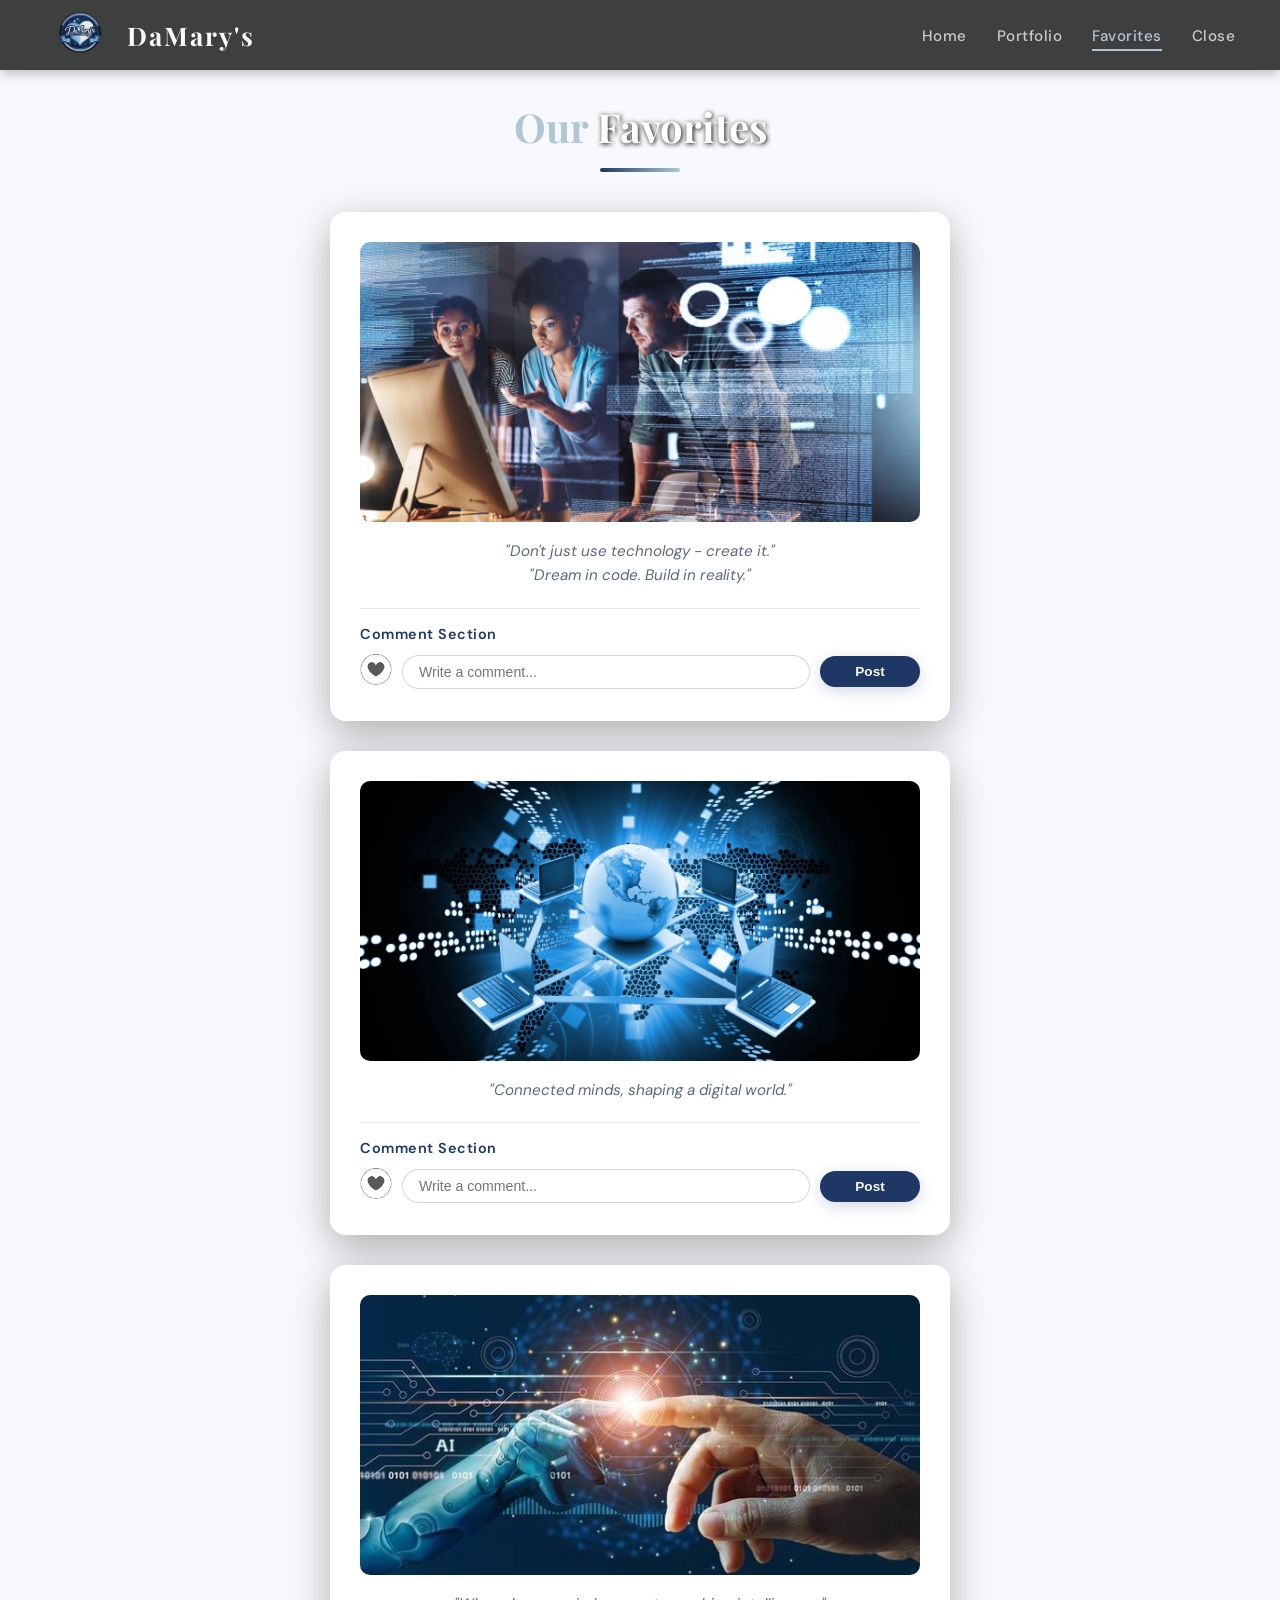
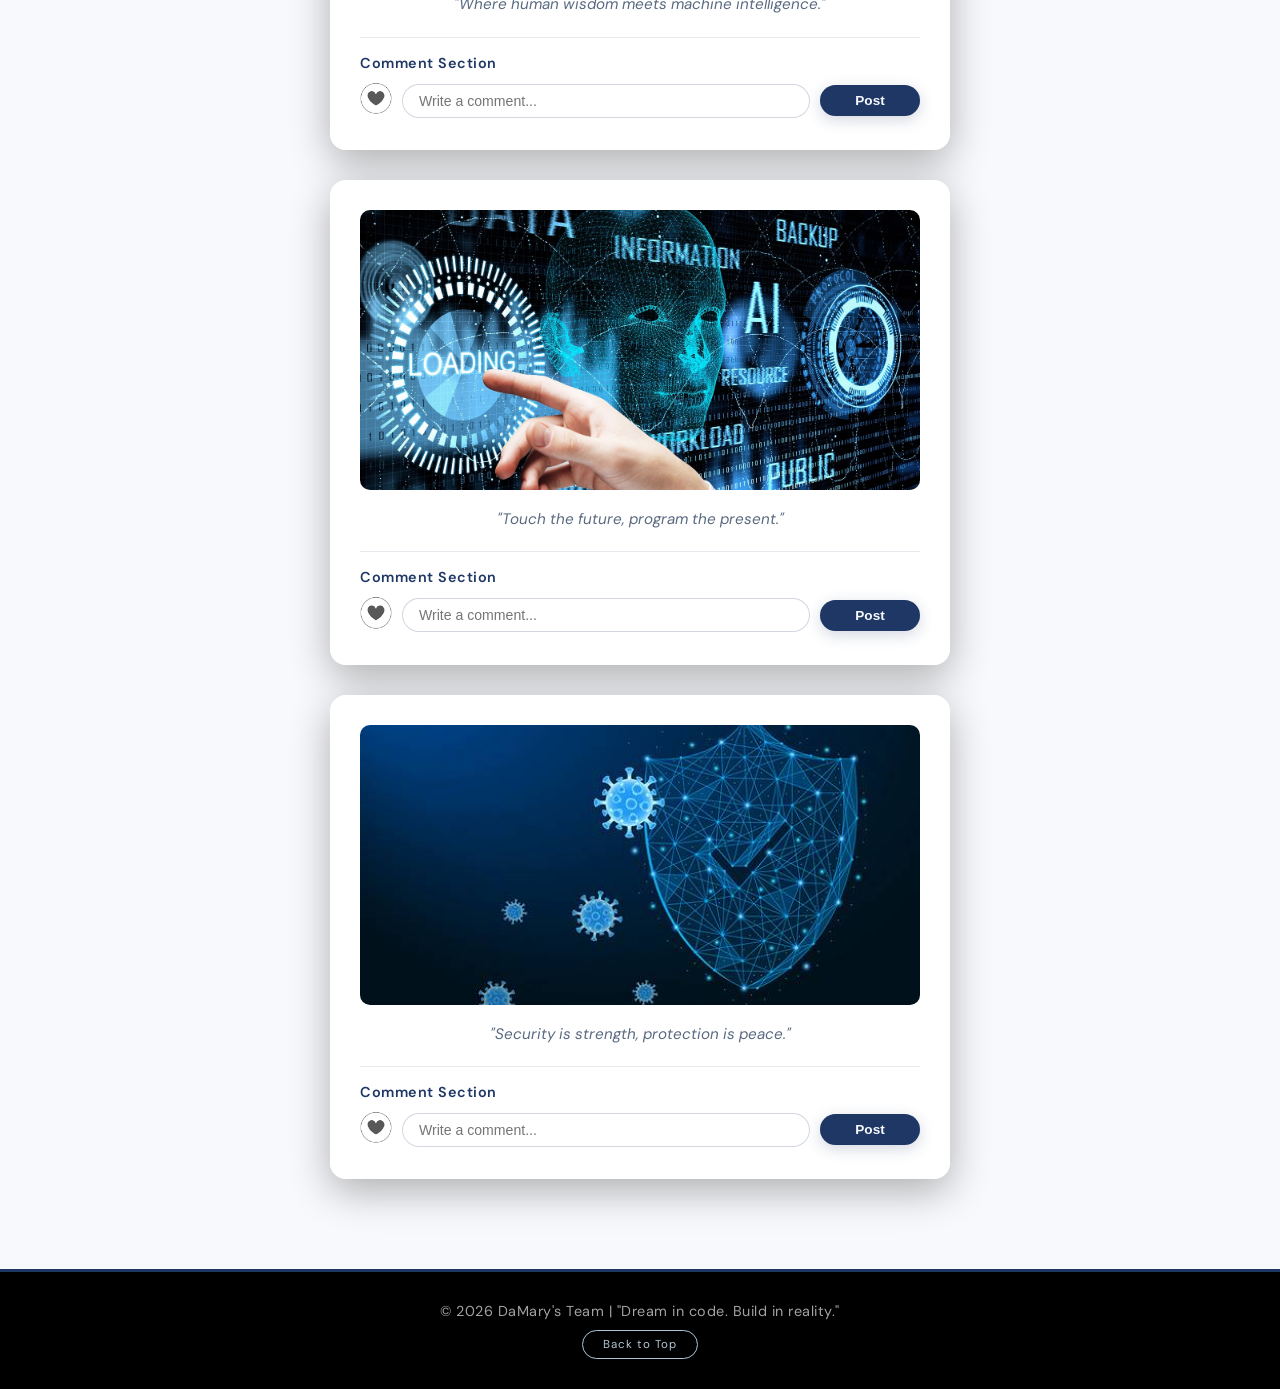
==== commit ad0026ea: "final with comments" ====
--- a/Favorites.html
+++ b/Favorites.html
@@ -20,7 +20,7 @@
       <ul class="nav-links">
         <li><a href="index.html">Home</a></li>
         <li><a href="Portfolio.html">Portfolio</a></li>
-        <li><a href="Favorites.html" class="active">Favorites</a></li>
+        <li><a href="#Favorites" class="active">Favorites</a></li>
         <li><a href="#">Close</a></li>
       </ul>
     </nav>
--- a/style.css
+++ b/style.css
@@ -29,7 +29,7 @@
   display: flex;
   justify-content: space-between;
   align-items: center;
-  padding: 15px 40px;
+  padding: 5px 45px;
   background: rgba(0, 0, 0, 0.75);
   backdrop-filter: blur(10px);
   -webkit-backdrop-filter: blur(10px);
@@ -45,12 +45,12 @@
 .logo {
   display: flex;
   align-items: center;
-  gap: 10px;
+  gap: 12px;
 }
 
 .logo-img {
-  width: 45px;
-  height: 45px;
+  width: 70px;
+  height: 60px;
   object-fit: contain;
   border-radius: 50%; 
 }
@@ -99,7 +99,7 @@
   height: auto;
   padding: 100px 60px 40px;  
   gap: 40px;
-  background: var(--regal-blue);
+  background: url("images/bg.jpg") no-repeat center center/cover;
   color: var(--white-lilac);
 }
 
@@ -120,6 +120,7 @@
   flex: 1;
   max-width: 520px;
   animation: slideUp 0.8s ease-out;
+  color: var(--white-lilac);
 }
 
 .pre-title {
@@ -129,15 +130,20 @@
   letter-spacing: 2px;
   text-transform: uppercase;
   margin-bottom: 12px;
+  
 }
 
 .hero-left h1 {
-  font-size: 3.2em;
-  font-weight: 700;
+  font-size: 3.6em;
+  font-weight: 800;
   line-height: 1.2;
   margin-bottom: 20px;
   color: var(--white-lilac);
   letter-spacing: 1px;
+}
+.hero-left h1 .highlight {
+  color: var(--white);
+  text-shadow: 3px 3px 15px rgba(176, 198, 212, 0.5);
 }
 
 .hero-left p {
@@ -147,15 +153,25 @@
   margin-bottom: 36px;
 }
 
-.highlight {
+.highlight{
+  color: var(--white);
+  font-weight: 700;
+  font-size: 1em;
+  text-shadow: 1px 1px 5px rgba(0, 0, 0, 1);
+}
+
+.team-names {
+  font-size: 0.5em;
   color: var(--pastel-blue);
+  margin-bottom: 24px;
+  font-weight: 500;
 }
 
 .tagline {
   font-style: italic;
   font-size: 1em;
   color: var(--pastel-blue);
-  margin-top: -10px;
+  margin-top: 5px;
   margin-bottom: 28px;
   opacity: 0.85;
 }
@@ -172,11 +188,12 @@
   transition: all 0.3s ease;
   box-shadow: 0 4px 20px rgba(0, 0, 0, 0.2);
   letter-spacing: 0.5px;
+  align-items: center;
 }
 
 .about-btn:hover {
-  background: var(--pastel-blue);
-  color: var(--black);
+  background: var(--regal-blue);
+  color: var(--white);
   transform: translateY(-3px);
   box-shadow: 0 8px 24px rgba(0, 0, 0, 0.25);
 }
@@ -188,7 +205,7 @@
   margin-top: 20px;
   align-self: center;
   height: 420px;
-  max-width: 500px;
+  max-width: 450px;
   border-radius: 20px;
   overflow: hidden;
   box-shadow:
@@ -253,6 +270,8 @@
 
 /* PROFILES SECTION */
 .profiles {
+  margin-top: 5px;
+  margin-bottom: 20px;
   text-align: center;
   padding: 100px 20px 80px;
   background: var(--white-lilac);
@@ -265,8 +284,8 @@
 
 .section-header h2 {
   font-size: 2.5em;
-  font-weight: 700;
-  color: var(--regal-blue);
+  font-weight: 600;
+  color: var(--pastel-blue);
 }
 
 .underline {
@@ -297,14 +316,16 @@
   border-radius: 15px;
   padding: 30px 25px;
   width: 280px;
-  box-shadow: 0 8px 25px rgba(30, 55, 101, 0.1);
+  box-shadow: 0 8px 25px rgba(15, 64, 155, 0.1);
   transition: all 0.3s ease;
   overflow: hidden;
 }
 
 .profile-card:hover {
   transform: translateY(-8px);
-  box-shadow: 0 16px 40px rgba(30, 55, 101, 0.2);
+  border-color: #1E3765;
+  border: 2px solid var(--regal-blue);
+  box-shadow: 0 16px 40px rgba(9, 77, 203, 0.2);
 }
 
 .img-wrapper {
@@ -340,6 +361,17 @@
   color: var(--pastel-blue);
   font-size: 0.9em;
   margin-bottom: 15px;
+}
+
+.member-bio {
+  font-size: 0.82em;
+  color: #5a6a80;
+  line-height: 1.5;
+  margin-bottom: 10px;
+  font-style: italic;
+  justify-content: center;
+  align-items: ju;
+  padding: 0 10px;
 }
 
 .card-footer {
@@ -479,6 +511,7 @@
   padding: 60px 20px;
   width: 100%;
   display: flex;
+  flex-direction: column;
   justify-content: center;
   align-items: center;
   padding-top: 100px;
@@ -495,19 +528,20 @@
   box-shadow: 0 20px 60px rgba(0, 0, 0, 0.4);
   backdrop-filter: blur(10px);
   text-align: center;
+  margin-bottom: 40px;
 }
 
 .game-container img {
-  width: 100%;
+  width: 90%;
   max-height: 250px;
-  object-fit: cover;
+  object-fit:contain;
   border-radius: 12px;
   margin-bottom: 24px;
 }
 
 .game-container h1 {
   font-family: 'Playfair Display', serif;
-  font-size: 2em;
+  font-size: 2.5em;
   color: var(--regal-blue);
   margin-bottom: 10px;
   text-align: center;
@@ -516,12 +550,11 @@
 /* GAME TITLE */
 .game-title h2 {
   font-family: 'DM Sans', sans-serif;
-  font-size: 1.1em;
+  font-size: 1.25em;
   color: var(--regal-blue);
   font-weight: 600;
   letter-spacing: 2px;
   margin-bottom: 24px;
-  text-transform: uppercase;
   text-align: center;
 }
 
@@ -533,25 +566,25 @@
 .menu-grid {
   display: flex;
   flex-direction: column;
+  align-items: center;
   gap: 12px;
-  max-width: 400px;
+  width: 400px;
   margin: 0 auto;
-}
-
-.menu-content:last-child:nth-child(odd) {
-  grid-column: 1 / -1;
+  justify-content: center;
 }
 
 .menu-content button {
   width: 100%;
+  max-width: 100%;
+  height: 60px;
   padding: 16px;
   border-radius: 8px;        
-  background: var(--regal-blue);
-  color: var(--white-lilac);
+  background: var(--whilte-lilac);
+  color: var(--black);
   font-family: 'DM Sans', sans-serif;
   font-size: 0.95em;
   font-weight: 600;
-  border: none;
+  border: 2px solid var(--pastel-blue);
   cursor: pointer;
   letter-spacing: 0.5px;
   transition: all 0.3s ease;
@@ -559,8 +592,8 @@
 }
 
 .menu-content button:hover {
-  background: var(--pastel-blue);
-  color: var(--black);
+  background: var(--regal-blue);
+  color: var(--white);
   transform: translateY(-3px);
   box-shadow: 0 8px 20px rgba(30, 55, 101, 0.3);
 }
@@ -617,8 +650,8 @@
 .fav-header h2 {
   font-family: 'Playfair Display', serif;
   font-size: 2.5em;
-  color: var(--white-lilac);
-  text-shadow: 0 2px 10px rgba(0,0,0,0.6);
+  font-weight: 700;
+  color: var(--pastel-blue);
 }
 
 /*  CARDS CONTAINER */
@@ -674,7 +707,7 @@
   padding-top: 16px;
 }
 
-.comments-section > p {
+.comments-section p {
   font-weight: 600;
   color: var(--regal-blue);
   font-size: 0.9em;
@@ -693,6 +726,7 @@
 /* COMMENT INPUT ROW */
 .comment-input-row {
   display: flex;
+  width: 100%;
   gap: 10px;
   align-items: center;
 }
@@ -708,13 +742,13 @@
 }
 
 .comment-input:focus {
-  border-color: var(--pastel-blue);
+  border-color: var(--regal-blue);
 }
 
 /* POST BUTTON */
 .comment-input-row button {
   padding: 8px 20px;
-  width: auto;
+  width: 100px;
   background: var(--regal-blue);
   color: var(--white-lilac);
   border: none;
@@ -724,11 +758,13 @@
   cursor: pointer;
   transition: all 0.3s ease;
   margin-left: 0;
+  box-shadow: 0 4px 15px rgba(30, 55, 101, 0.2);
 }
 
 .comment-input-row button:hover {
   background: var(--pastel-blue);
   color: var(--black);
+  border: 2px solid var(--regal-blue);
 }
 
 /* HEART BUTTON */
